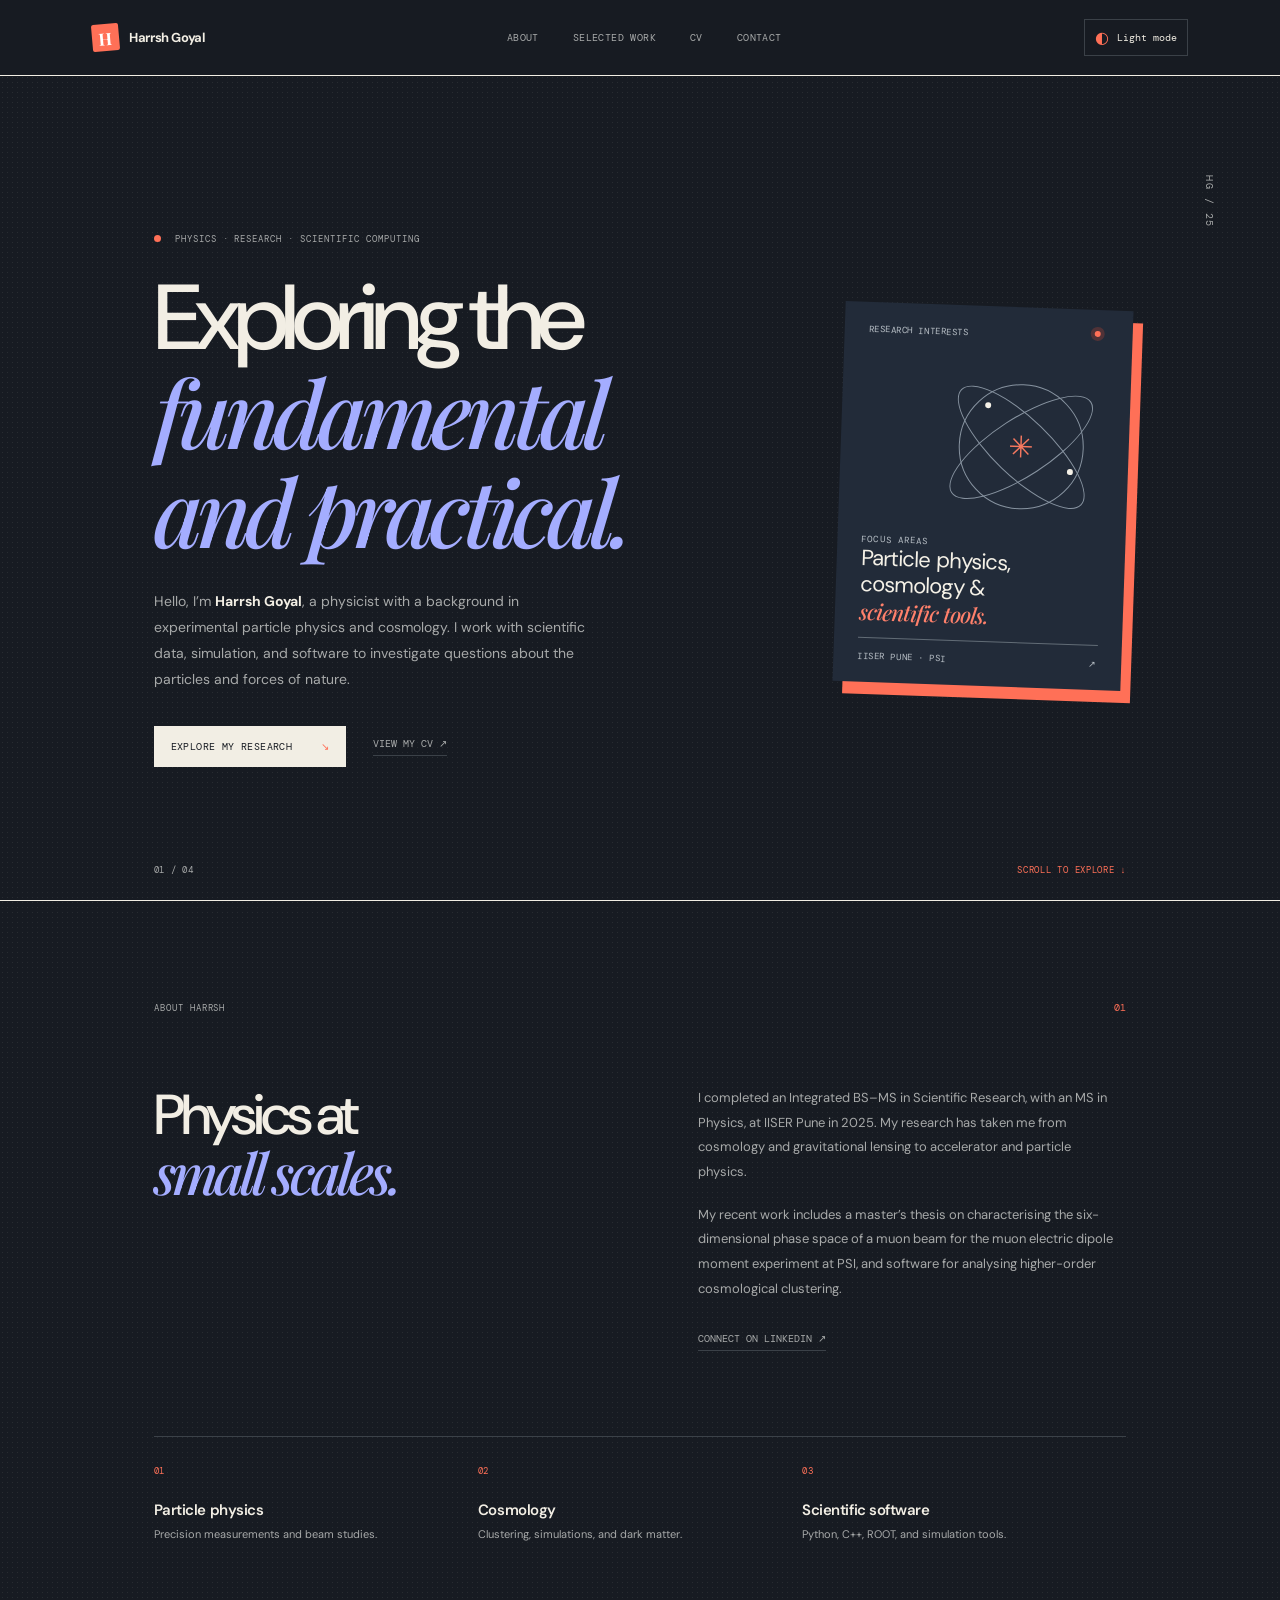
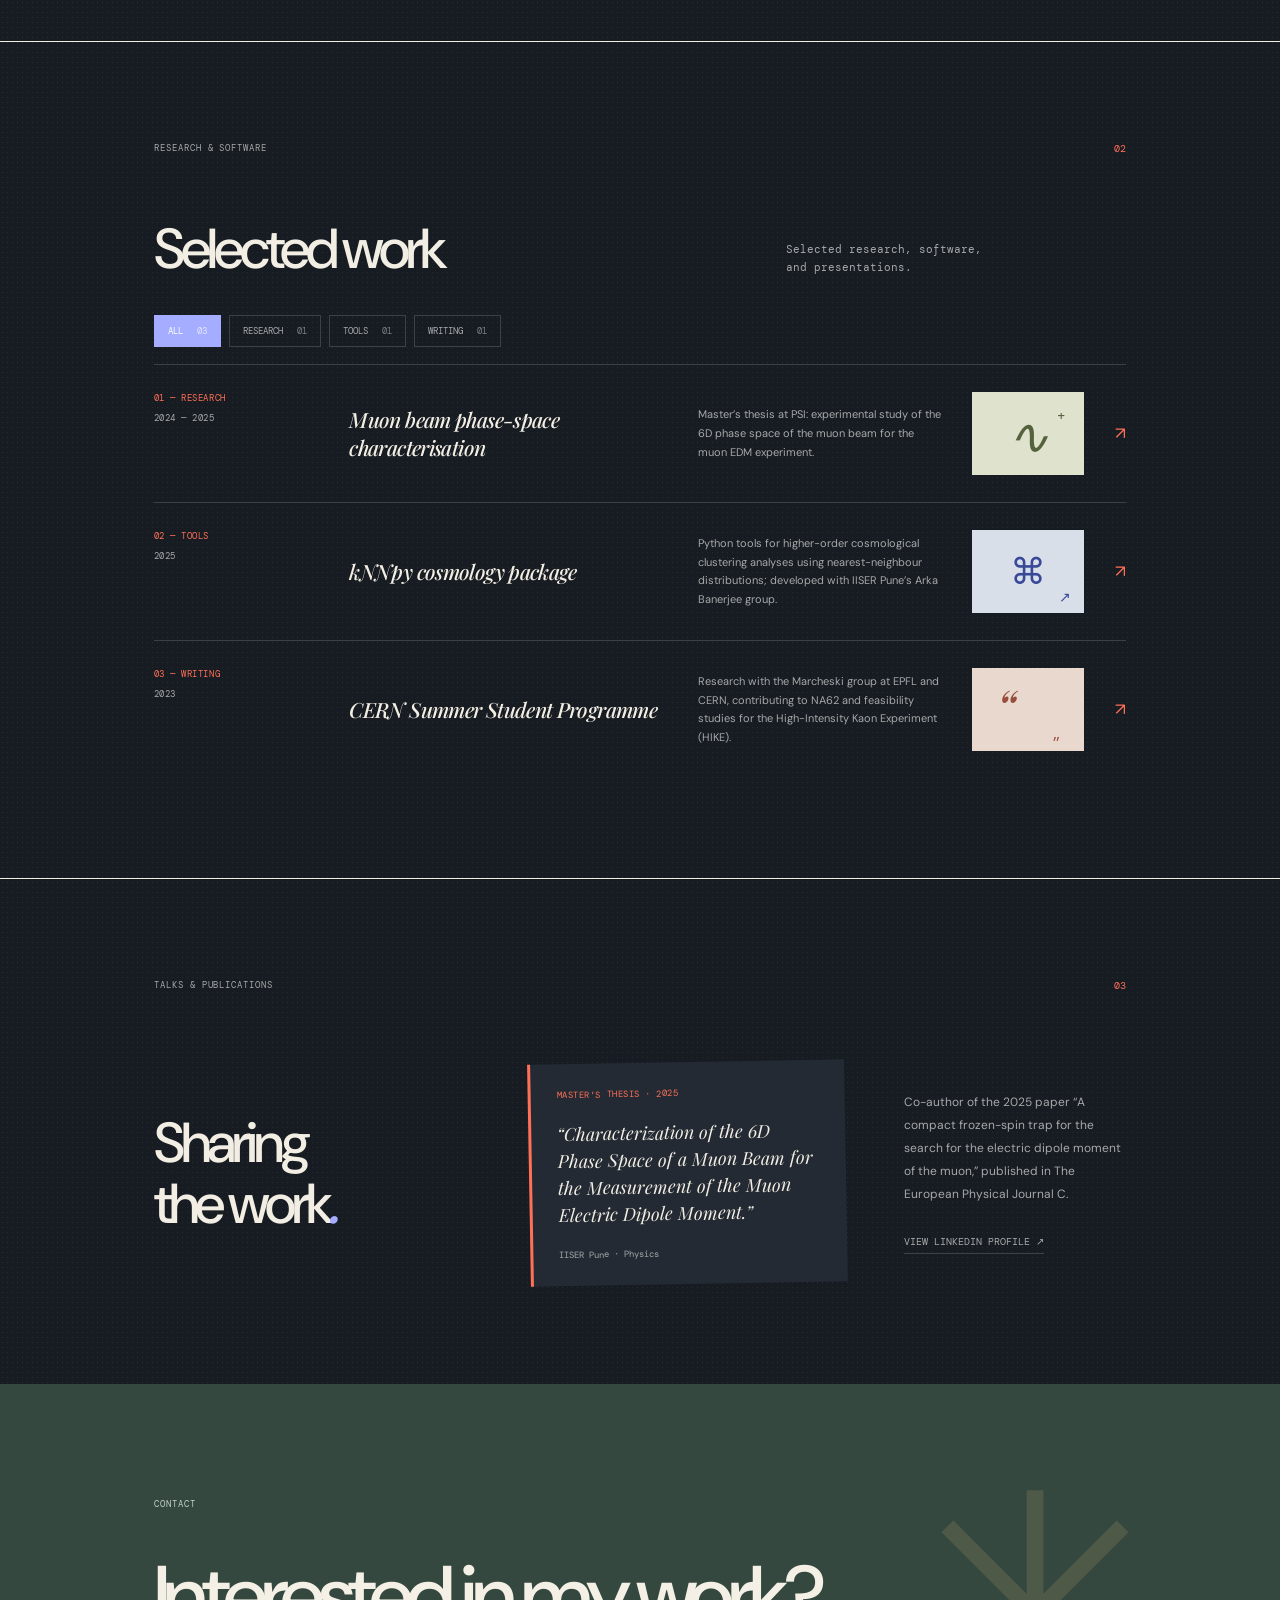
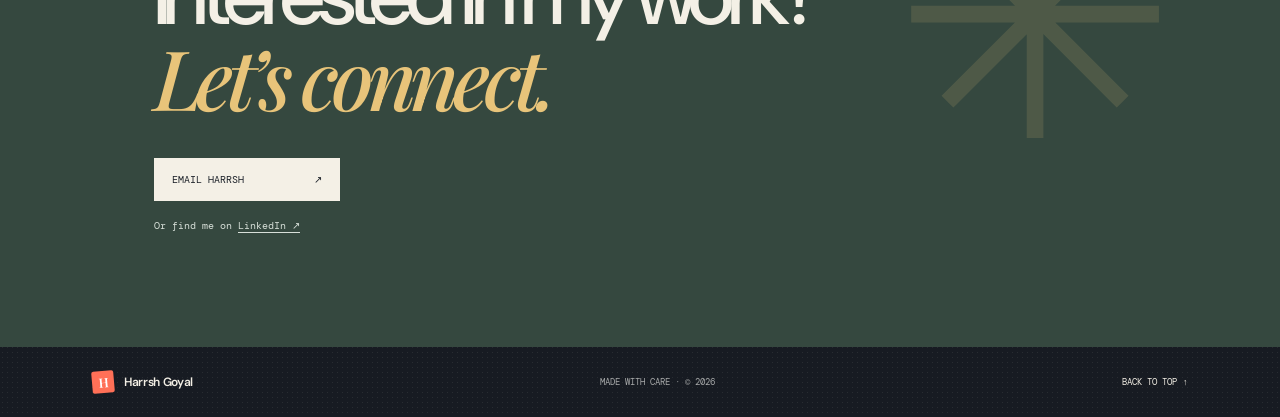
==== index.html @ 31a4b11d "Prepare personal site for GitHub Pages" ====
<!doctype html>
<html lang="en">
<head>
  <meta charset="utf-8">
  <meta name="viewport" content="width=device-width, initial-scale=1">
  <meta name="theme-color" content="#171b22">
  <meta name="description" content="Harrsh Goyal is a physicist working in experimental particle physics and scientific computing.">
  <title>Harrsh Goyal — Physicist</title>
  <script>if (localStorage.getItem('personal-site-theme') !== 'light') document.documentElement.classList.add('dark');</script>
  <link rel="stylesheet" href="styles.css">
  <script src="script.js" defer></script>
</head>
<body>
  <a class="skip-link" href="#main">Skip to content</a>
  <header class="topbar">
    <a class="wordmark" href="#home" aria-label="Harrsh Goyal, home"><span class="mark">H</span><span>Harrsh Goyal</span></a>
    <nav aria-label="Main navigation">
      <a href="#about">About</a><a href="#work">Selected work</a><a href="cv.html">CV</a><a href="#contact">Contact</a>
    </nav>
    <button class="theme-toggle" type="button" aria-label="Switch to dark theme" title="Toggle color theme"><span aria-hidden="true">◐</span><span class="theme-label">Dark mode</span></button>
  </header>

  <main id="main">
    <section class="hero" id="home">
      <div class="hero-copy">
        <p class="eyebrow"><span class="status-dot"></span> PHYSICS · RESEARCH · SCIENTIFIC COMPUTING</p>
        <h1>Exploring the<br><span class="muted">fundamental and practical.</span></h1>
        <p class="intro">Hello, I’m <strong>Harrsh Goyal</strong>, a physicist with a background in experimental particle physics and cosmology. I work with scientific data, simulation, and software to investigate questions about the particles and forces of nature.</p>
        <div class="hero-actions"><a class="button button-dark" href="#work">Explore my research <span aria-hidden="true">↘</span></a><a class="text-link" href="cv.html">View my CV <span aria-hidden="true">↗</span></a></div>
      </div>
      <aside class="hero-card" aria-label="A little about me">
        <div class="card-top"><span>RESEARCH INTERESTS</span><span class="pulse"></span></div>
        <div class="orbit" aria-hidden="true"><span class="orbit-core">✳</span><i></i><b></b></div>
        <p class="card-label">FOCUS AREAS</p><p class="card-topic">Particle physics,<br>cosmology &amp;<br><em>scientific tools.</em></p>
        <div class="card-foot"><span>IISER Pune · PSI</span><span>↗</span></div>
      </aside>
      <div class="hero-index"><span>01 / 04</span><span>SCROLL TO EXPLORE ↓</span></div>
    </section>

    <section class="section about" id="about">
      <div class="section-heading"><p class="eyebrow">ABOUT HARRSH</p><span class="section-number">01</span></div>
      <div class="about-grid"><h2>Physics at<br><span class="serif">small scales.</span></h2><div class="about-text"><p>I completed an Integrated BS–MS in Scientific Research, with an MS in Physics, at IISER Pune in 2025. My research has taken me from cosmology and gravitational lensing to accelerator and particle physics.</p><p>My recent work includes a master’s thesis on characterising the six-dimensional phase space of a muon beam for the muon electric dipole moment experiment at PSI, and software for analysing higher-order cosmological clustering.</p><a class="text-link" href="https://www.linkedin.com/in/harrsh-goyal-45a139202/" target="_blank" rel="noopener noreferrer">Connect on LinkedIn <span aria-hidden="true">↗</span></a></div></div>
      <div class="principles"><div><span>01</span><strong>Particle physics</strong><p>Precision measurements and beam studies.</p></div><div><span>02</span><strong>Cosmology</strong><p>Clustering, simulations, and dark matter.</p></div><div><span>03</span><strong>Scientific software</strong><p>Python, C++, ROOT, and simulation tools.</p></div></div>
    </section>

    <section class="section work" id="work">
      <div class="section-heading"><p class="eyebrow">RESEARCH &amp; SOFTWARE</p><span class="section-number">02</span></div>
      <div class="work-title"><h2>Selected work</h2><p>Selected research, software,<br>and presentations.</p></div>
      <div class="filters" role="group" aria-label="Filter projects"><button class="filter active" data-filter="all" aria-pressed="true">All <span>03</span></button><button class="filter" data-filter="research" aria-pressed="false">Research <span>01</span></button><button class="filter" data-filter="tools" aria-pressed="false">Tools <span>01</span></button><button class="filter" data-filter="writing" aria-pressed="false">Writing <span>01</span></button></div>
      <div class="project-list">
        <article class="project" data-category="research"><div class="project-meta"><span>01 — RESEARCH</span><span>2024 — 2025</span></div><div class="project-main"><h3>Muon beam phase-space characterisation</h3><p>Master’s thesis at PSI: experimental study of the 6D phase space of the muon beam for the muon EDM experiment.</p><span class="project-art art-one" aria-hidden="true"><i>∿</i><b>+</b></span></div><a class="project-link" href="#contact" aria-label="Ask me about Muon beam phase-space characterisation">↗</a></article>
        <article class="project" data-category="tools"><div class="project-meta"><span>02 — TOOLS</span><span>2025</span></div><div class="project-main"><h3>kNNpy cosmology package</h3><p>Python tools for higher-order cosmological clustering analyses using nearest-neighbour distributions; developed with IISER Pune’s Arka Banerjee group.</p><span class="project-art art-two" aria-hidden="true"><i>⌘</i><b>↗</b></span></div><a class="project-link" href="#contact" aria-label="Ask me about kNNpy cosmology package">↗</a></article>
        <article class="project" data-category="writing"><div class="project-meta"><span>03 — WRITING</span><span>2023</span></div><div class="project-main"><h3>CERN Summer Student Programme</h3><p>Research with the Marcheski group at EPFL and CERN, contributing to NA62 and feasibility studies for the High-Intensity Kaon Experiment (HIKE).</p><span class="project-art art-three" aria-hidden="true"><i>“</i><b>”</b></span></div><a class="project-link" href="#contact" aria-label="Ask me about CERN Summer Student Programme">↗</a></article>
      </div>
      <p class="filter-empty" hidden>No projects in this category yet.</p>
    </section>

    <section class="section notes" id="notes">
      <div class="section-heading"><p class="eyebrow">TALKS &amp; PUBLICATIONS</p><span class="section-number">03</span></div>
      <div class="notes-row"><h2>Sharing<br>the work<span class="serif">.</span></h2><div class="note-card"><span class="note-date">MASTER’S THESIS · 2025</span><p>“Characterization of the 6D Phase Space of a Muon Beam for the Measurement of the Muon Electric Dipole Moment.”</p><span class="note-sign">IISER Pune · Physics</span></div><div class="notes-aside"><p>Co-author of the 2025 paper “A compact frozen-spin trap for the search for the electric dipole moment of the muon,” published in The European Physical Journal C.</p><a class="text-link" href="https://www.linkedin.com/in/harrsh-goyal-45a139202/" target="_blank" rel="noopener noreferrer">View LinkedIn profile <span aria-hidden="true">↗</span></a></div></div>
    </section>

    <section class="contact" id="contact"><div class="contact-inner"><p class="eyebrow">CONTACT</p><h2>Interested in my work?<br><span class="serif">Let’s connect.</span></h2><a class="contact-button" href="mailto:harrsh.goyal@tum.de">Email Harrsh <span aria-hidden="true">↗</span></a><p class="contact-note">Or find me on <a href="https://www.linkedin.com/in/harrsh-goyal-45a139202/" target="_blank" rel="noopener noreferrer">LinkedIn ↗</a></p></div><span class="contact-decoration" aria-hidden="true">✳</span></section>
  </main>

  <footer><a class="wordmark" href="#home"><span class="mark">H</span><span>Harrsh Goyal</span></a><span>Made with care · © <span id="year"></span></span><a href="#home">Back to top ↑</a></footer>
</body>
</html>
---- styles.css ----
@import url('https://fonts.googleapis.com/css2?family=DM+Mono:wght@400;500&family=DM+Sans:wght@400;500;600;700&family=Playfair+Display:ital,wght@0,500;0,600;1,500;1,600&display=swap');
:root{--paper:#f4f0e6;--ink:#1b2028;--sub:#666b70;--line:#c8c4b9;--accent:#d74a32;--card:#e8e2d4;--blue:#3449d2;--serif:'Playfair Display',Georgia,serif;--sans:'DM Sans',Arial,sans-serif;--mono:'DM Mono',monospace;color-scheme:light}
:root.dark{--paper:#171b22;--ink:#f2eee4;--sub:#a7a9a9;--line:#3b4148;--accent:#ff7057;--card:#232a33;--blue:#a4adff;color-scheme:dark}
*{box-sizing:border-box}html{scroll-behavior:smooth;scroll-padding-top:84px}body{margin:0;background-color:var(--paper);background-image:radial-gradient(color-mix(in srgb,var(--ink) 8%,transparent) .65px,transparent .65px);background-size:5px 5px;color:var(--ink);font-family:var(--sans);transition:background-color .25s,color .25s}a{color:inherit;text-decoration:none}.skip-link{position:absolute;left:-999px;top:1rem;background:var(--ink);color:var(--paper);padding:.8rem;z-index:5}.skip-link:focus{left:1rem}.topbar{height:76px;display:flex;align-items:center;justify-content:space-between;padding:0 7.2%;border-bottom:1px solid var(--ink);background:var(--paper)}.wordmark{display:flex;align-items:center;gap:10px;font-size:13px;font-weight:700;letter-spacing:-.03em}.mark{display:grid;place-items:center;width:27px;height:27px;background:var(--accent);color:#fff;border-radius:2px;font-family:var(--serif);font-size:17px;transform:rotate(-5deg)}.topbar nav{display:flex;gap:34px;color:var(--sub);font:10px var(--mono);text-transform:uppercase;letter-spacing:.04em}.topbar nav a{transition:color .2s}.topbar nav a:hover,.text-link:hover{color:var(--accent)}.theme-toggle{display:flex;gap:8px;align-items:center;border:1px solid var(--line);background:transparent;color:var(--ink);font:10px var(--mono);padding:7px 10px;cursor:pointer}.theme-toggle span:first-child{font-size:16px;color:var(--accent)}
.hero{min-height:650px;height:calc(100vh - 76px);max-height:850px;padding:10vh 12% 75px;position:relative;display:grid;grid-template-columns:1.35fr .65fr;align-items:center;gap:9%;overflow:hidden}.hero:before{content:'HG / 25';position:absolute;right:5%;top:12%;font:10px var(--mono);letter-spacing:.15em;color:var(--sub);writing-mode:vertical-rl}.eyebrow{font:9px var(--mono);letter-spacing:.11em;color:var(--sub);text-transform:uppercase}.status-dot,.pulse{display:inline-block;width:7px;height:7px;background:var(--accent);border-radius:50%;margin-right:8px}.hero h1{font-size:clamp(52px,7.2vw,100px);line-height:.99;letter-spacing:-.075em;font-weight:500;margin:28px 0 26px;max-width:760px}.hero h1 .muted{font-family:var(--serif);font-style:italic;font-weight:500;letter-spacing:-.065em;color:var(--blue)}.intro{max-width:445px;color:var(--sub);font-size:14px;line-height:1.85}.intro strong{color:var(--ink)}.editable{color:var(--ink);border-bottom:1px dotted var(--sub)}.hero-actions{display:flex;gap:27px;align-items:center;margin-top:33px}.button{padding:14px 17px;font:10px var(--mono);text-transform:uppercase;letter-spacing:.04em}.button-dark{background:var(--ink);color:var(--paper);transition:background .2s,transform .2s}.button-dark:hover{background:var(--accent);transform:translateY(-2px)}.button span{margin-left:22px;color:var(--accent)}.text-link{font:10px var(--mono);text-transform:uppercase;color:var(--sub);border-bottom:1px solid var(--line);padding-bottom:5px;transition:color .2s}.hero-card{background:#222b39;color:#f4f0e6;height:380px;padding:21px 24px;position:relative;overflow:hidden;transform:rotate(2deg);box-shadow:10px 12px 0 var(--accent);transition:transform .3s}.hero-card:hover{transform:rotate(0deg) translateY(-4px)}.card-top,.card-foot{display:flex;justify-content:space-between;font:9px var(--mono);letter-spacing:.06em;color:#b9c0c7}.pulse{width:6px;height:6px;box-shadow:0 0 0 4px #d74a3240}.orbit{height:125px;width:125px;border:1px solid #8793a0;border-radius:50%;position:absolute;top:77px;right:45px;display:grid;place-items:center}.orbit:before,.orbit:after{content:'';position:absolute;border:1px solid #8793a0;border-radius:50%;transform:rotate(-35deg);width:165px;height:56px}.orbit:after{transform:rotate(42deg)}.orbit-core{font-size:30px;color:#f5785f;z-index:1;animation:spin 18s linear infinite}.orbit i,.orbit b{position:absolute;width:6px;height:6px;border-radius:50%;background:#f4f0e6}.orbit i{top:18px;left:24px}.orbit b{right:9px;bottom:35px}.card-label{position:absolute;top:222px;font:9px var(--mono);color:#b9c0c7;text-transform:uppercase;letter-spacing:.12em}.card-topic{position:absolute;top:243px;margin:0;font-size:22px;line-height:1.2;letter-spacing:-.04em}.card-topic em{font-family:var(--serif);font-weight:500;color:#ff806b}.card-foot{position:absolute;bottom:20px;left:24px;right:24px;border-top:1px solid #626c76;padding-top:12px;text-transform:uppercase}.hero-index{position:absolute;bottom:24px;left:12%;right:12%;display:flex;justify-content:space-between;color:var(--sub);font:9px var(--mono);letter-spacing:.08em}.hero-index span:last-child{color:var(--accent)}
.section{padding:100px 12%;border-top:1px solid var(--ink);position:relative}.section-heading{display:flex;justify-content:space-between;align-items:center}.section-heading .eyebrow{margin:0}.section-number{font:10px var(--mono);color:var(--accent)}.about-grid{display:grid;grid-template-columns:1fr 1fr;gap:12%;margin:72px 0 85px}.about h2,.work h2,.notes h2{font-size:clamp(38px,4.4vw,62px);letter-spacing:-.07em;line-height:1.02;font-weight:500;margin:0}.serif{font-family:var(--serif);font-style:italic;font-weight:500;color:var(--blue)}.about-text{max-width:420px}.about-text p,.notes-aside p{font-size:13px;line-height:1.9;color:var(--sub);margin:0 0 18px}.about-text .text-link{display:inline-block;margin-top:12px}.principles{border-top:1px solid var(--line);display:grid;grid-template-columns:repeat(3,1fr)}.principles>div{padding:21px 15px 0 0;position:relative}.principles span,.project-meta,.note-date{font:9px var(--mono);color:var(--accent);letter-spacing:.06em}.principles strong{display:block;font-size:15px;font-weight:600;margin:21px 0 7px;letter-spacing:-.03em}.principles p{margin:0;color:var(--sub);font-size:11px}
.work-title{display:flex;justify-content:space-between;align-items:end;margin:65px 0 38px}.work-title p{font:11px/1.7 var(--mono);color:var(--sub);margin:0;width:35%}.filters{display:flex;gap:8px;margin-bottom:17px}.filter{border:1px solid var(--line);border-radius:0;background:transparent;color:var(--sub);padding:9px 13px;font:9px var(--mono);text-transform:uppercase;cursor:pointer;transition:.2s}.filter span{font:9px var(--mono);margin-left:9px;opacity:.7}.filter.active,.filter:hover{background:var(--blue);border-color:var(--blue);color:#fff}.project{display:grid;grid-template-columns:1fr 4fr 30px;gap:12px;padding:27px 0;border-top:1px solid var(--line);transition:padding .2s}.project:hover{padding-left:8px}.project-meta{display:flex;flex-direction:column;gap:8px}.project-meta span+span{color:var(--sub)}.project-main{display:grid;grid-template-columns:1.3fr 1fr 112px;gap:25px;align-items:center}.project-main h3{font-family:var(--serif);font-weight:500;font-style:italic;font-size:21px;letter-spacing:-.03em;margin:0}.project-main p{font-size:11px;line-height:1.7;color:var(--sub);margin:0;max-width:245px}.project-art{height:83px;display:grid;place-items:center;position:relative;overflow:hidden;filter:saturate(.85)}.project-art i{font:italic 50px var(--serif)}.project-art b{position:absolute;font:14px var(--mono)}.art-one{background:#dfe2c9;color:#526337}.art-one b{right:19px;top:15px}.art-two{background:#d8dfeb;color:#3449a4}.art-two i{font:36px var(--mono)}.art-two b{right:13px;bottom:7px}.art-three{background:#ecd7cb;color:#a04a35}.art-three i{position:absolute;top:5px;left:24px}.art-three b{position:absolute;right:24px;bottom:0}.project-link{align-self:center;justify-self:end;color:var(--accent);font-size:17px;transition:transform .2s}.project-link:hover{transform:translate(3px,-3px)}.project[hidden]{display:none}.filter-empty{font-size:12px;color:var(--sub)}
.notes-row{display:grid;grid-template-columns:1fr 1fr .7fr;gap:6%;align-items:center;margin-top:70px}.note-card{background:var(--card);padding:25px 26px;min-height:205px;display:flex;flex-direction:column;justify-content:space-between;border-left:3px solid var(--accent);transform:rotate(-1deg)}.note-card p{font:italic 18px/1.5 var(--serif);margin:20px 0}.note-sign{font:9px var(--mono);color:var(--sub)}.notes-aside p{font-size:12px}.notes-aside .text-link{display:inline-block;margin-top:12px}.contact{padding:105px 12%;background:#35483f;color:#f4f0e6;position:relative;overflow:hidden}.contact-inner{position:relative;z-index:1}.contact .eyebrow{color:#c4d2c8}.contact h2{font-size:clamp(44px,6.5vw,86px);line-height:.98;letter-spacing:-.075em;font-weight:500;margin:45px 0 34px}.contact h2 .serif{color:#e8c47a}.contact-button{display:inline-flex;gap:70px;background:#f4f0e6;color:#1b2028;padding:15px 18px;font:10px var(--mono);text-transform:uppercase;transition:transform .2s}.contact-button:hover{transform:translateY(-3px)}.contact-note{font:10px var(--mono);color:#d8e0d9;margin-top:18px}.contact-note a{border-bottom:1px solid #d8e0d9}.contact-decoration{position:absolute;font-size:340px;right:8%;top:3%;opacity:.14;color:#e8c47a;animation:slowspin 40s linear infinite}footer{padding:24px 7.2%;display:flex;align-items:center;justify-content:space-between;color:var(--sub);font:9px var(--mono);text-transform:uppercase}footer .wordmark{color:var(--ink);font:600 12px var(--sans);text-transform:none}footer .mark{width:22px;height:22px;font-size:13px}footer>a:last-child{color:var(--ink)}
@keyframes spin{to{transform:rotate(360deg)}}@keyframes slowspin{to{transform:rotate(360deg)}}
@media(max-width:800px){.topbar{padding:0 5%;height:66px}.topbar nav{gap:15px}.topbar nav a{font-size:9px}.theme-label{display:none}.hero{height:auto;min-height:0;padding:90px 8% 75px;grid-template-columns:1fr;gap:45px}.hero h1{font-size:clamp(50px,10vw,76px)}.hero-card{width:min(100%,380px);height:330px;margin-left:8px}.hero-index{left:8%;right:8%}.section{padding:75px 8%}.about-grid{gap:6%;margin:55px 0}.project{grid-template-columns:1fr 4fr 20px}.project-main{grid-template-columns:1fr 1fr 80px;gap:12px}.project-main h3{font-size:18px}.project-art{height:70px}.notes-row{grid-template-columns:1fr 1fr}.notes-aside{grid-column:2}.contact{padding:80px 8%}}
@media(max-width:520px){.topbar nav{gap:8px}.topbar nav a{font-size:8px}.wordmark{font-size:12px}.hero{padding-top:70px}.hero h1{font-size:48px}.hero-card{height:320px}.about-grid{grid-template-columns:1fr;gap:25px}.principles{grid-template-columns:1fr;gap:15px}.principles>div{padding-top:15px}.principles strong{margin:10px 0 5px}.work-title{align-items:start;gap:20px;flex-direction:column}.work-title p{width:auto}.filters{flex-wrap:wrap}.project{grid-template-columns:1fr 25px;row-gap:15px}.project-meta{grid-column:1/-1;flex-direction:row;justify-content:space-between}.project-main{grid-template-columns:1fr 75px}.project-main p{grid-row:2}.project-art{grid-column:2;grid-row:1/3}.notes-row{grid-template-columns:1fr;gap:25px}.notes-aside{grid-column:auto}.notes h2 br{display:none}.contact-decoration{right:-15%;font-size:250px}footer{padding:20px 5%;gap:10px}footer>span{font-size:8px}}
@media(prefers-reduced-motion:reduce){html{scroll-behavior:auto}*,*:before,*:after{animation:none!important;transition:none!important}}

.cv-main{max-width:1080px;margin:0 auto;padding:76px 8% 100px}.cv-heading{display:flex;justify-content:space-between;align-items:end;gap:30px;padding-bottom:32px;border-bottom:1px solid var(--ink)}.cv-heading h1{font-size:clamp(54px,9vw,108px);line-height:.9;letter-spacing:-.08em;font-weight:500;margin:30px 0 18px}.cv-heading h1 span{font-family:var(--serif);font-style:italic;color:var(--blue)}.cv-lede{color:var(--sub);font-size:14px;line-height:1.7;max-width:480px}.cv-back,.cv-inline-link{font:10px var(--mono);text-transform:uppercase;color:var(--accent)}.cv-back{white-space:nowrap;margin-bottom:8px}.cv-contact{display:flex;flex-wrap:wrap;gap:12px 26px;padding:18px 0;border-bottom:1px solid var(--line);font:10px var(--mono);color:var(--sub)}.cv-contact a{color:var(--ink);border-bottom:1px solid var(--accent)}.cv-section{display:grid;grid-template-columns:190px 1fr;gap:40px;padding:38px 0;border-bottom:1px solid var(--line)}.cv-label{display:flex;gap:12px;align-items:baseline}.cv-label span{font:10px var(--mono);color:var(--accent)}.cv-label h2{font-size:18px;font-weight:500;letter-spacing:-.04em;margin:0}.cv-items{display:grid;gap:28px}.cv-item{padding-left:20px;border-left:1px solid var(--line)}.cv-item-head{display:flex;justify-content:space-between;align-items:baseline;gap:18px}.cv-item h3{font-family:var(--serif);font-weight:500;font-style:italic;font-size:20px;line-height:1.3;margin:0}.cv-item time{white-space:nowrap;color:var(--accent);font:9px var(--mono)}.cv-place{color:var(--sub);font-size:11px;line-height:1.65;margin:7px 0}.cv-item>p:not(.cv-place):not(.cv-tags):not(.cv-publication){font-size:12px;line-height:1.8;max-width:680px;margin:9px 0}.cv-tags{font:9px/1.7 var(--mono);color:var(--sub);margin:10px 0}.cv-inline-link{display:inline-block;margin-top:3px}.cv-publication{font-size:12px;line-height:1.85;margin:0;max-width:690px}.cv-talks .cv-item h3{font-size:17px}.cv-bottom{border-bottom:0}.cv-more{display:grid;grid-template-columns:1fr 1fr;gap:26px 40px}.cv-more h3{font:10px var(--mono);text-transform:uppercase;color:var(--accent);margin:0 0 9px}.cv-more p{font-size:11px;line-height:1.8;color:var(--sub);margin:0}.cv-footnote{margin:0;border-top:1px solid var(--line);padding-top:18px;font:9px var(--mono);color:var(--sub)}
@media(max-width:700px){.cv-main{padding:55px 7% 70px}.cv-heading{align-items:start;flex-direction:column}.cv-heading h1{font-size:64px}.cv-back{margin:0}.cv-section{grid-template-columns:1fr;gap:22px}.cv-label{border-bottom:1px solid var(--line);padding-bottom:12px}.cv-item-head{align-items:start;flex-direction:column;gap:5px}.cv-more{grid-template-columns:1fr}.cv-contact{gap:12px 18px}}
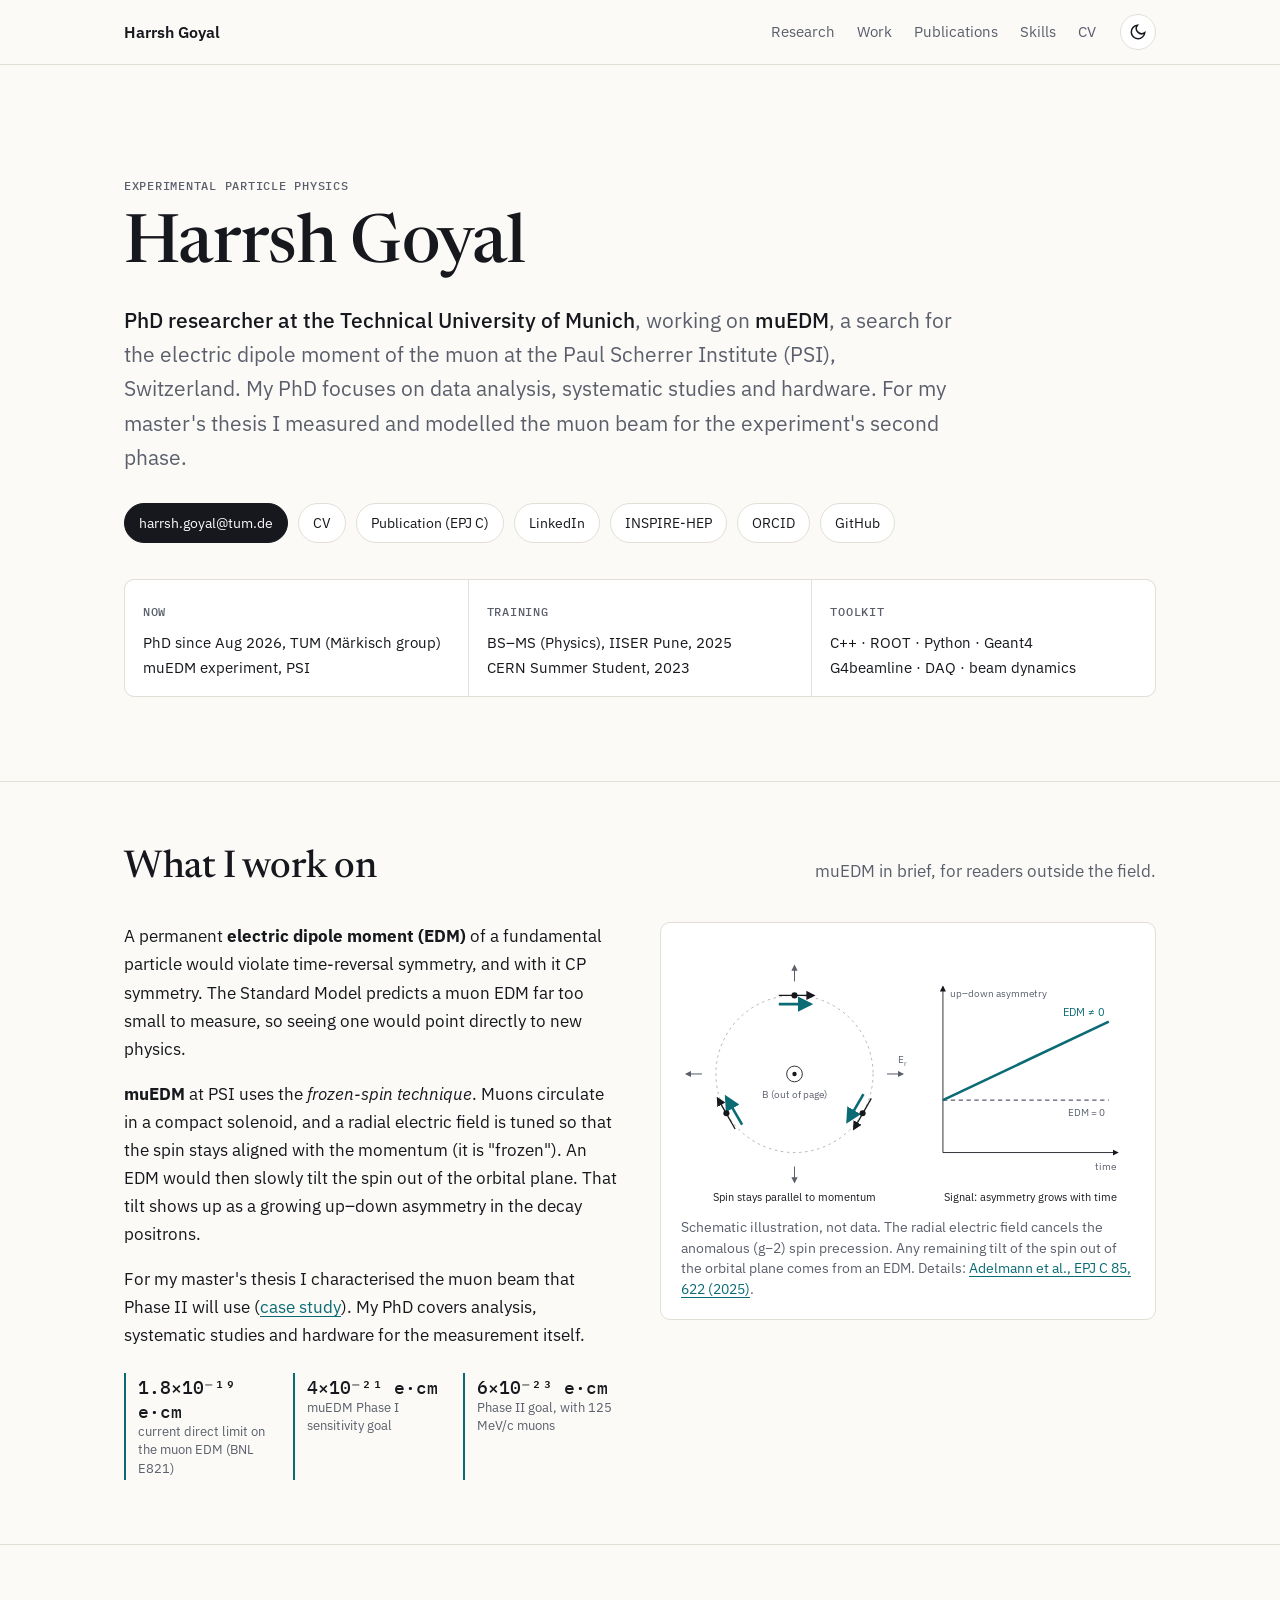
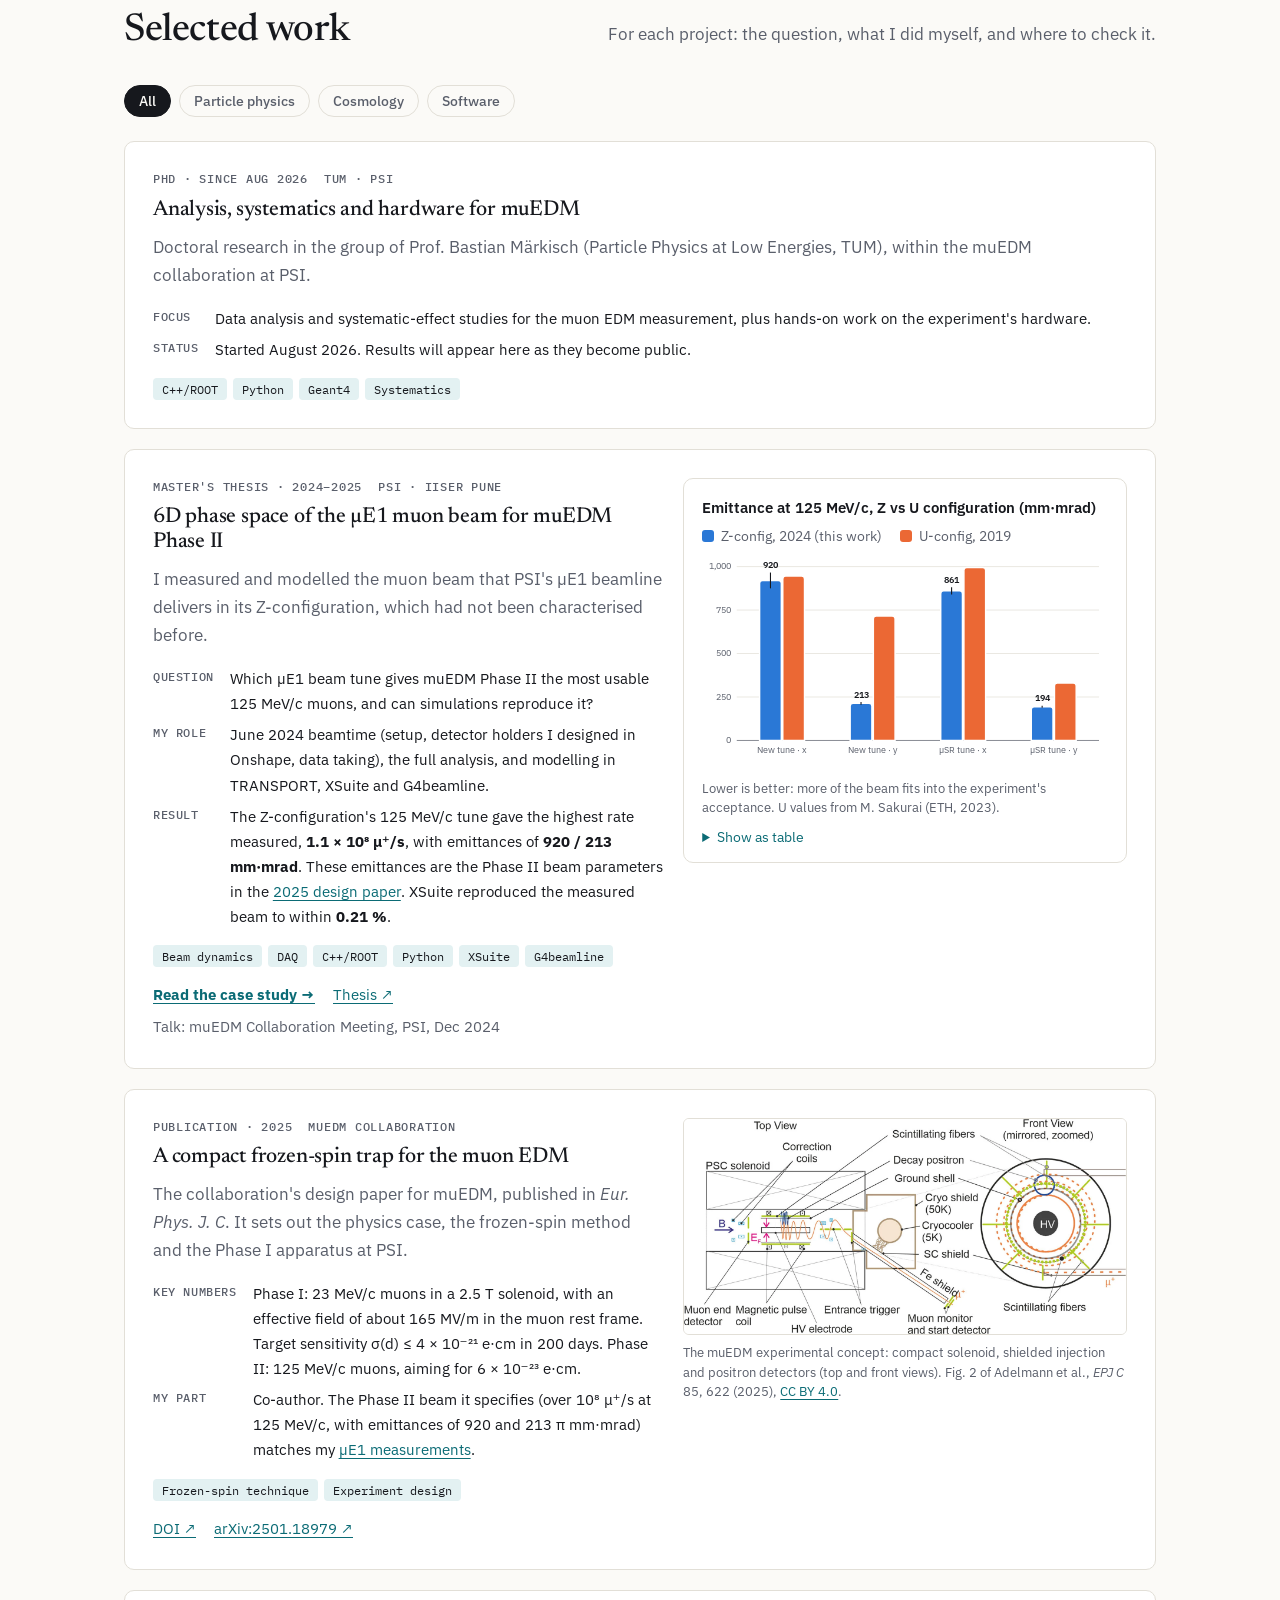
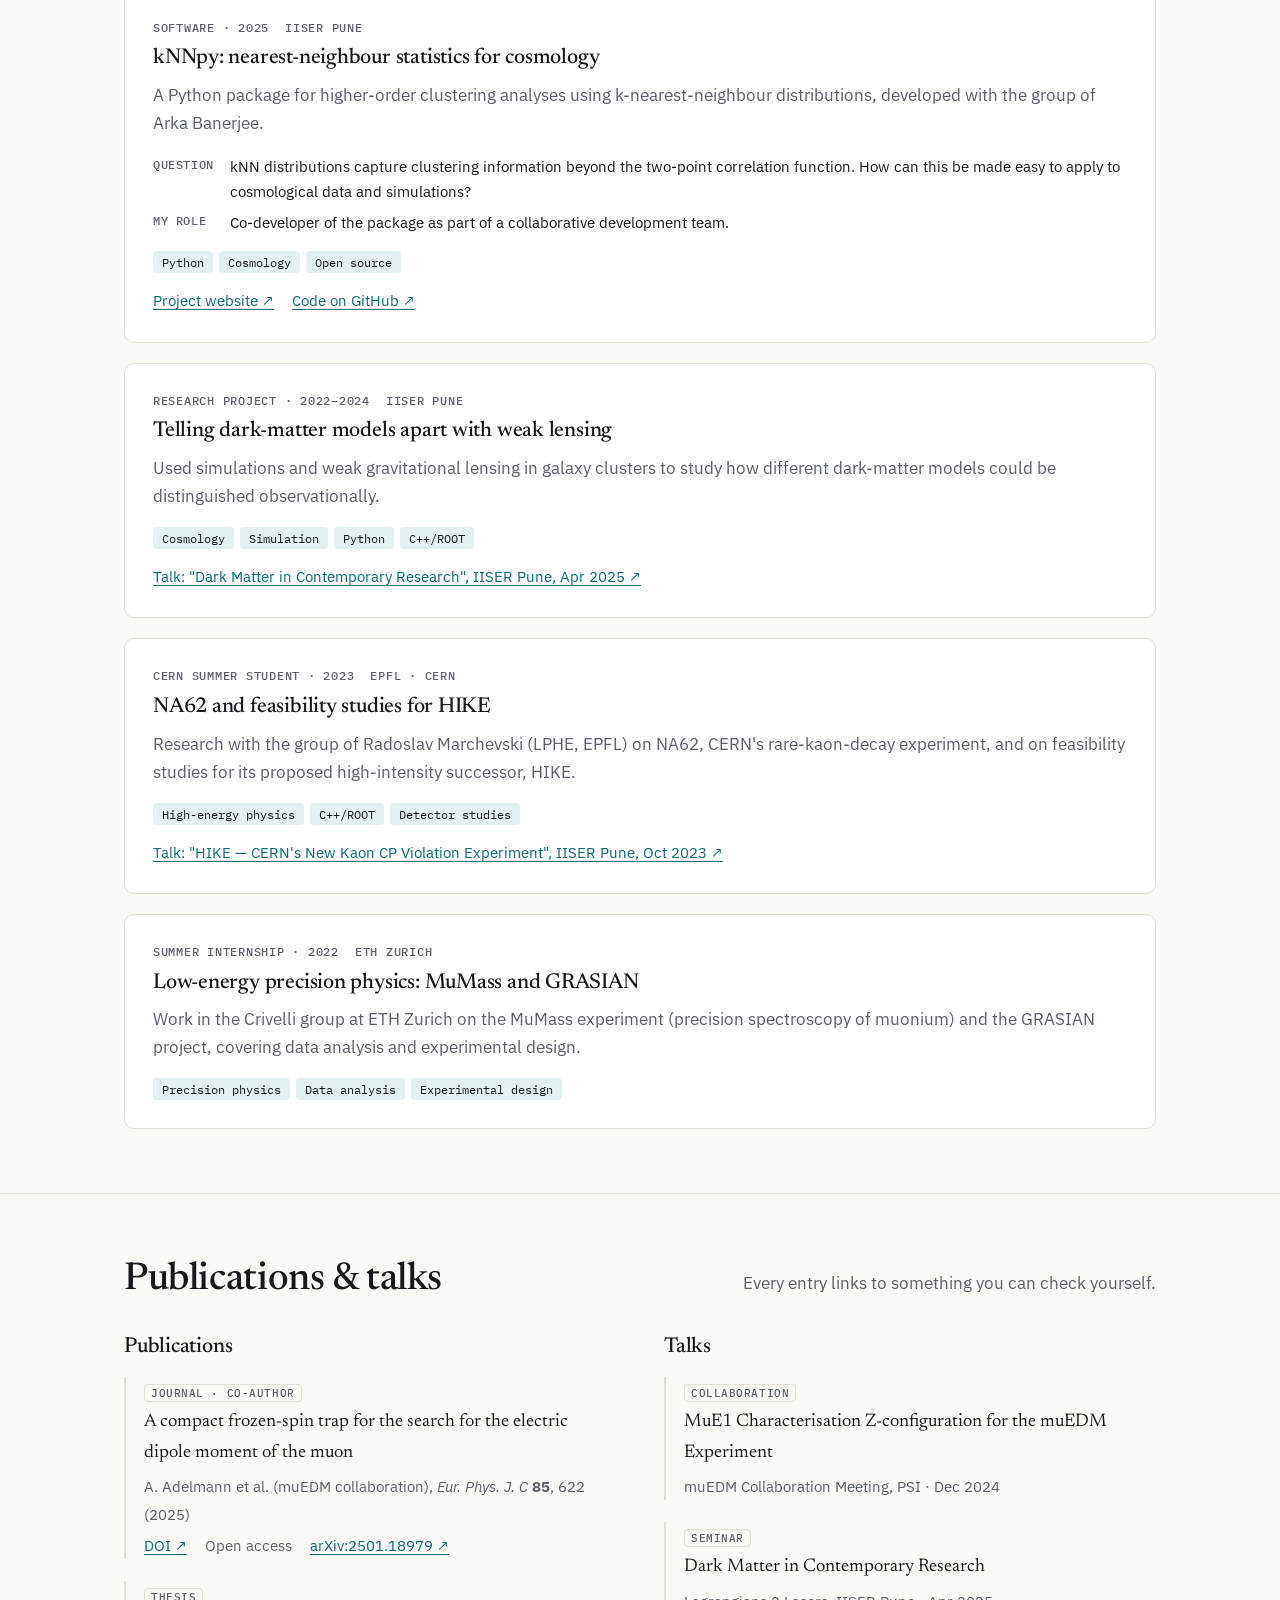
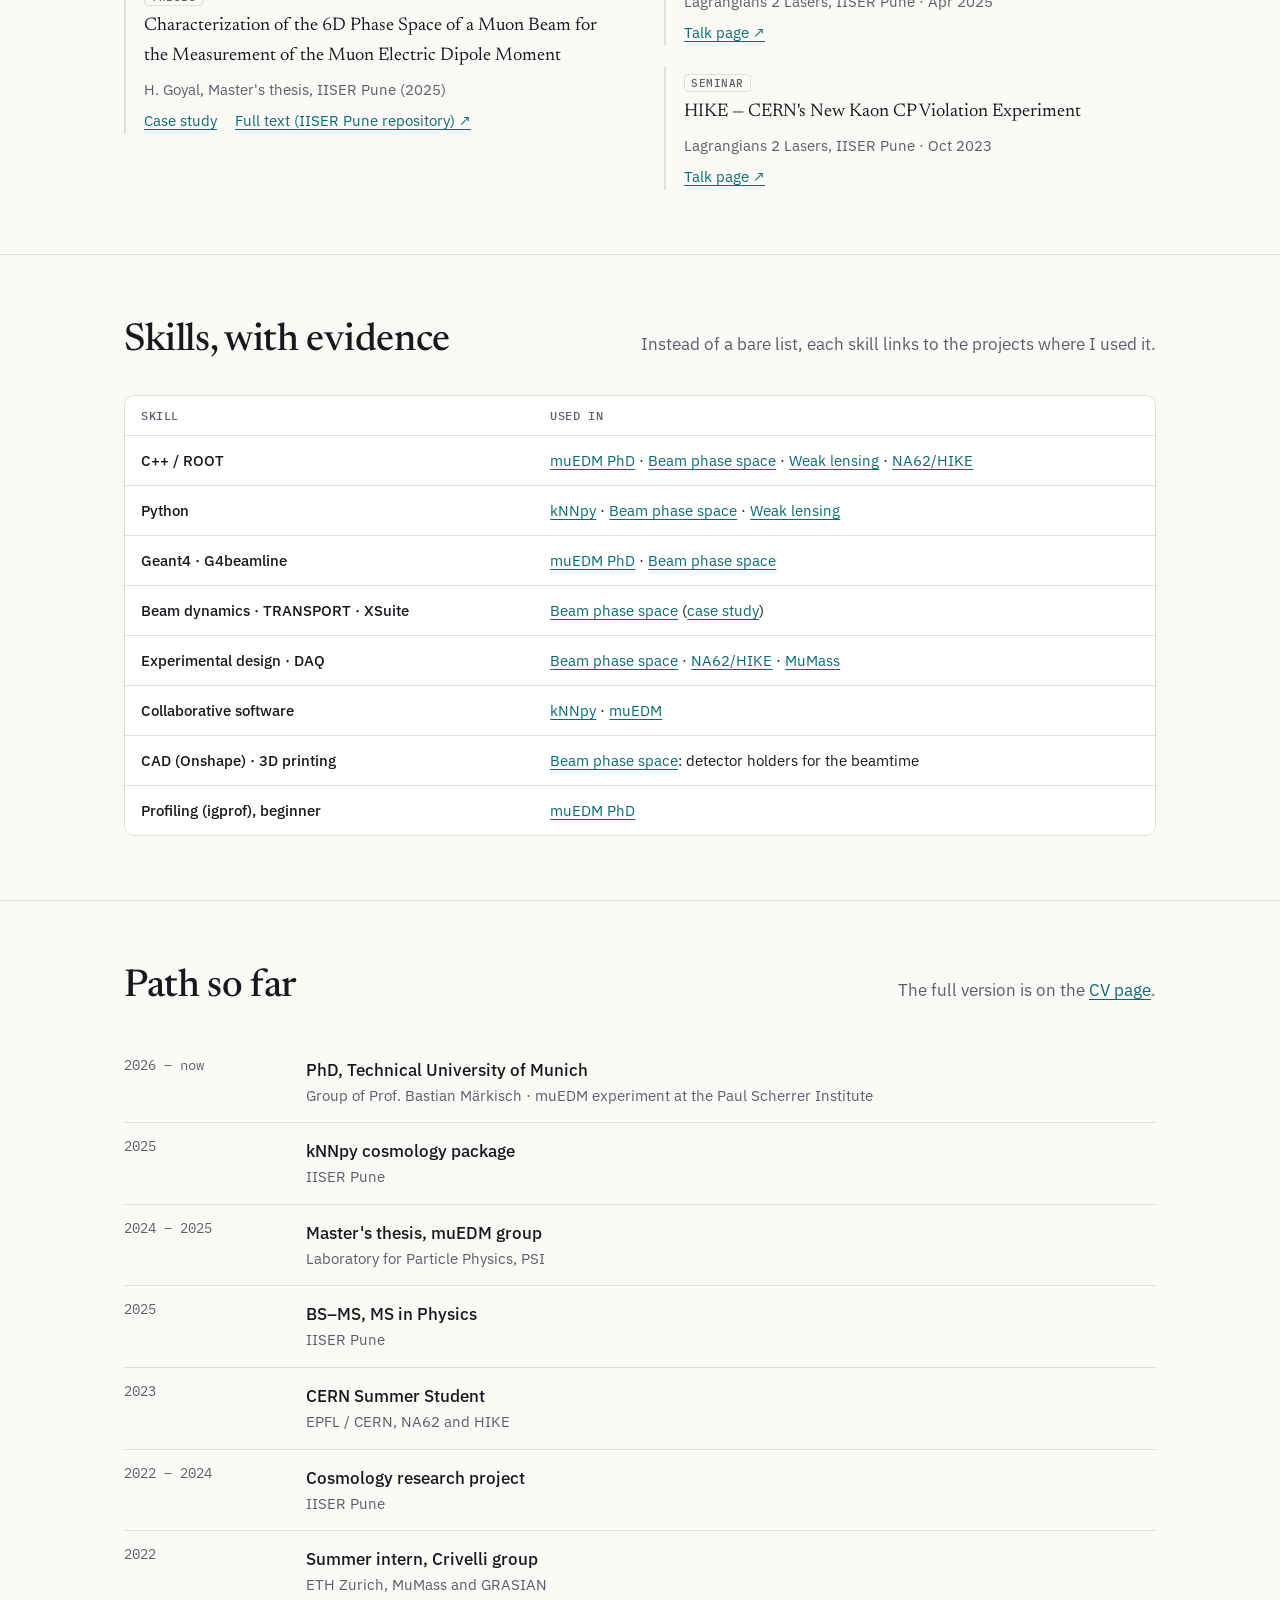
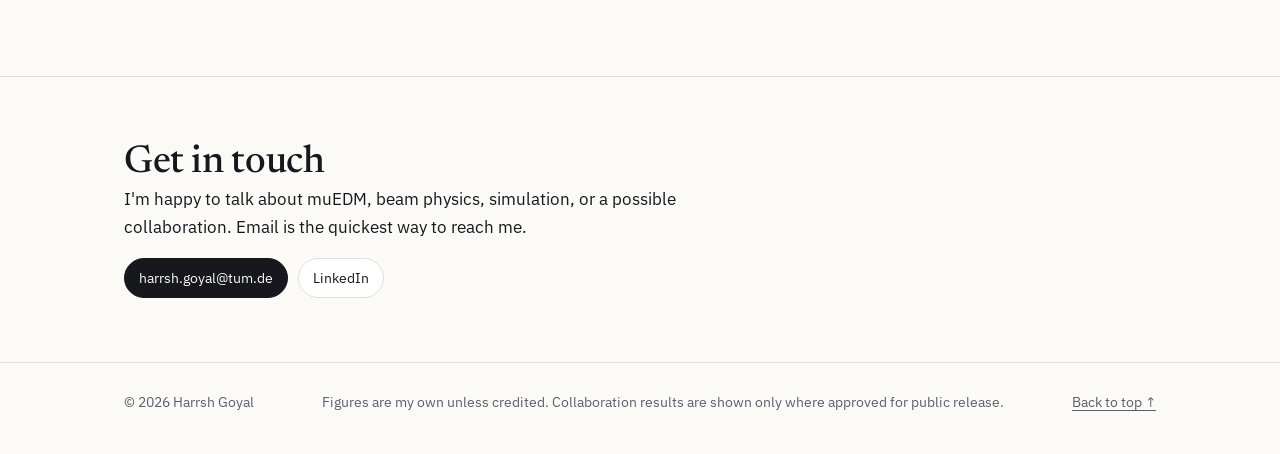
==== commit a4ccffc2: "Redesign site around verifiable research evidence - Rebuild home page: current PhD (TUM, Märkisch gr" ====
--- a/index.html
+++ b/index.html
@@ -3,66 +3,407 @@
 <head>
   <meta charset="utf-8">
   <meta name="viewport" content="width=device-width, initial-scale=1">
-  <meta name="theme-color" content="#171b22">
-  <meta name="description" content="Harrsh Goyal is a physicist working in experimental particle physics and scientific computing.">
-  <title>Harrsh Goyal — Physicist</title>
-  <script>if (localStorage.getItem('personal-site-theme') !== 'light') document.documentElement.classList.add('dark');</script>
+  <title>Harrsh Goyal — Experimental particle physics</title>
+  <meta name="description" content="Harrsh Goyal, PhD researcher at the Technical University of Munich (group of Prof. Bastian Märkisch) working on muEDM, the search for the muon electric dipole moment at the Paul Scherrer Institute.">
+  <meta name="author" content="Harrsh Goyal">
+  <meta property="og:title" content="Harrsh Goyal — Experimental particle physics">
+  <meta property="og:description" content="PhD researcher (TUM) on muEDM, the search for the muon electric dipole moment at PSI. Research, results, publications and talks.">
+  <meta property="og:type" content="website">
+  <link rel="icon" href="assets/favicon.svg" type="image/svg+xml">
+  <script>try{document.documentElement.dataset.theme=localStorage.getItem('theme')||(matchMedia('(prefers-color-scheme: dark)').matches?'dark':'light')}catch(e){}</script>
   <link rel="stylesheet" href="styles.css">
   <script src="script.js" defer></script>
+  <script src="charts.js" defer></script>
+  <script type="application/ld+json">
+  {"@context":"https://schema.org","@type":"Person","name":"Harrsh Goyal","jobTitle":"Doctoral researcher, experimental particle physics",
+   "affiliation":[{"@type":"CollegeOrUniversity","name":"Technical University of Munich"},{"@type":"ResearchOrganization","name":"Paul Scherrer Institute"}],
+   "alumniOf":{"@type":"CollegeOrUniversity","name":"Indian Institute of Science Education and Research, Pune"},
+   "sameAs":["https://www.linkedin.com/in/harrsh-goyal-45a139202/","https://inspirehep.net/authors/2894680","https://orcid.org/0009-0003-7420-038X","https://github.com/Deciskon"]}
+  </script>
 </head>
 <body>
-  <a class="skip-link" href="#main">Skip to content</a>
-  <header class="topbar">
-    <a class="wordmark" href="#home" aria-label="Harrsh Goyal, home"><span class="mark">H</span><span>Harrsh Goyal</span></a>
-    <nav aria-label="Main navigation">
-      <a href="#about">About</a><a href="#work">Selected work</a><a href="cv.html">CV</a><a href="#contact">Contact</a>
+<a class="skip-link" href="#main">Skip to content</a>
+
+<header class="site-header">
+  <div class="wrap">
+    <a class="brand" href="#top">Harrsh Goyal</a>
+    <nav class="site-nav" aria-label="Main">
+      <a href="#research">Research</a>
+      <a href="#work">Work</a>
+      <a href="#publications">Publications</a>
+      <a href="#skills">Skills</a>
+      <a href="cv.html">CV</a>
     </nav>
-    <button class="theme-toggle" type="button" aria-label="Switch to dark theme" title="Toggle color theme"><span aria-hidden="true">◐</span><span class="theme-label">Dark mode</span></button>
-  </header>
-
-  <main id="main">
-    <section class="hero" id="home">
-      <div class="hero-copy">
-        <p class="eyebrow"><span class="status-dot"></span> PHYSICS · RESEARCH · SCIENTIFIC COMPUTING</p>
-        <h1>Exploring the<br><span class="muted">fundamental and practical.</span></h1>
-        <p class="intro">Hello, I’m <strong>Harrsh Goyal</strong>, a physicist with a background in experimental particle physics and cosmology. I work with scientific data, simulation, and software to investigate questions about the particles and forces of nature.</p>
-        <div class="hero-actions"><a class="button button-dark" href="#work">Explore my research <span aria-hidden="true">↘</span></a><a class="text-link" href="cv.html">View my CV <span aria-hidden="true">↗</span></a></div>
-      </div>
-      <aside class="hero-card" aria-label="A little about me">
-        <div class="card-top"><span>RESEARCH INTERESTS</span><span class="pulse"></span></div>
-        <div class="orbit" aria-hidden="true"><span class="orbit-core">✳</span><i></i><b></b></div>
-        <p class="card-label">FOCUS AREAS</p><p class="card-topic">Particle physics,<br>cosmology &amp;<br><em>scientific tools.</em></p>
-        <div class="card-foot"><span>IISER Pune · PSI</span><span>↗</span></div>
-      </aside>
-      <div class="hero-index"><span>01 / 04</span><span>SCROLL TO EXPLORE ↓</span></div>
-    </section>
-
-    <section class="section about" id="about">
-      <div class="section-heading"><p class="eyebrow">ABOUT HARRSH</p><span class="section-number">01</span></div>
-      <div class="about-grid"><h2>Physics at<br><span class="serif">small scales.</span></h2><div class="about-text"><p>I completed an Integrated BS–MS in Scientific Research, with an MS in Physics, at IISER Pune in 2025. My research has taken me from cosmology and gravitational lensing to accelerator and particle physics.</p><p>My recent work includes a master’s thesis on characterising the six-dimensional phase space of a muon beam for the muon electric dipole moment experiment at PSI, and software for analysing higher-order cosmological clustering.</p><a class="text-link" href="https://www.linkedin.com/in/harrsh-goyal-45a139202/" target="_blank" rel="noopener noreferrer">Connect on LinkedIn <span aria-hidden="true">↗</span></a></div></div>
-      <div class="principles"><div><span>01</span><strong>Particle physics</strong><p>Precision measurements and beam studies.</p></div><div><span>02</span><strong>Cosmology</strong><p>Clustering, simulations, and dark matter.</p></div><div><span>03</span><strong>Scientific software</strong><p>Python, C++, ROOT, and simulation tools.</p></div></div>
-    </section>
-
-    <section class="section work" id="work">
-      <div class="section-heading"><p class="eyebrow">RESEARCH &amp; SOFTWARE</p><span class="section-number">02</span></div>
-      <div class="work-title"><h2>Selected work</h2><p>Selected research, software,<br>and presentations.</p></div>
-      <div class="filters" role="group" aria-label="Filter projects"><button class="filter active" data-filter="all" aria-pressed="true">All <span>03</span></button><button class="filter" data-filter="research" aria-pressed="false">Research <span>01</span></button><button class="filter" data-filter="tools" aria-pressed="false">Tools <span>01</span></button><button class="filter" data-filter="writing" aria-pressed="false">Writing <span>01</span></button></div>
-      <div class="project-list">
-        <article class="project" data-category="research"><div class="project-meta"><span>01 — RESEARCH</span><span>2024 — 2025</span></div><div class="project-main"><h3>Muon beam phase-space characterisation</h3><p>Master’s thesis at PSI: experimental study of the 6D phase space of the muon beam for the muon EDM experiment.</p><span class="project-art art-one" aria-hidden="true"><i>∿</i><b>+</b></span></div><a class="project-link" href="#contact" aria-label="Ask me about Muon beam phase-space characterisation">↗</a></article>
-        <article class="project" data-category="tools"><div class="project-meta"><span>02 — TOOLS</span><span>2025</span></div><div class="project-main"><h3>kNNpy cosmology package</h3><p>Python tools for higher-order cosmological clustering analyses using nearest-neighbour distributions; developed with IISER Pune’s Arka Banerjee group.</p><span class="project-art art-two" aria-hidden="true"><i>⌘</i><b>↗</b></span></div><a class="project-link" href="#contact" aria-label="Ask me about kNNpy cosmology package">↗</a></article>
-        <article class="project" data-category="writing"><div class="project-meta"><span>03 — WRITING</span><span>2023</span></div><div class="project-main"><h3>CERN Summer Student Programme</h3><p>Research with the Marcheski group at EPFL and CERN, contributing to NA62 and feasibility studies for the High-Intensity Kaon Experiment (HIKE).</p><span class="project-art art-three" aria-hidden="true"><i>“</i><b>”</b></span></div><a class="project-link" href="#contact" aria-label="Ask me about CERN Summer Student Programme">↗</a></article>
-      </div>
-      <p class="filter-empty" hidden>No projects in this category yet.</p>
-    </section>
-
-    <section class="section notes" id="notes">
-      <div class="section-heading"><p class="eyebrow">TALKS &amp; PUBLICATIONS</p><span class="section-number">03</span></div>
-      <div class="notes-row"><h2>Sharing<br>the work<span class="serif">.</span></h2><div class="note-card"><span class="note-date">MASTER’S THESIS · 2025</span><p>“Characterization of the 6D Phase Space of a Muon Beam for the Measurement of the Muon Electric Dipole Moment.”</p><span class="note-sign">IISER Pune · Physics</span></div><div class="notes-aside"><p>Co-author of the 2025 paper “A compact frozen-spin trap for the search for the electric dipole moment of the muon,” published in The European Physical Journal C.</p><a class="text-link" href="https://www.linkedin.com/in/harrsh-goyal-45a139202/" target="_blank" rel="noopener noreferrer">View LinkedIn profile <span aria-hidden="true">↗</span></a></div></div>
-    </section>
-
-    <section class="contact" id="contact"><div class="contact-inner"><p class="eyebrow">CONTACT</p><h2>Interested in my work?<br><span class="serif">Let’s connect.</span></h2><a class="contact-button" href="mailto:harrsh.goyal@tum.de">Email Harrsh <span aria-hidden="true">↗</span></a><p class="contact-note">Or find me on <a href="https://www.linkedin.com/in/harrsh-goyal-45a139202/" target="_blank" rel="noopener noreferrer">LinkedIn ↗</a></p></div><span class="contact-decoration" aria-hidden="true">✳</span></section>
-  </main>
-
-  <footer><a class="wordmark" href="#home"><span class="mark">H</span><span>Harrsh Goyal</span></a><span>Made with care · © <span id="year"></span></span><a href="#home">Back to top ↑</a></footer>
+    <button class="theme-toggle" type="button" aria-label="Toggle colour theme">
+      <svg class="icon-moon" viewBox="0 0 24 24" fill="none" stroke="currentColor" stroke-width="2" aria-hidden="true"><path d="M21 12.8A9 9 0 1 1 11.2 3a7 7 0 0 0 9.8 9.8z"/></svg>
+      <svg class="icon-sun" viewBox="0 0 24 24" fill="none" stroke="currentColor" stroke-width="2" aria-hidden="true"><circle cx="12" cy="12" r="4"/><path d="M12 2v2M12 20v2M4.9 4.9l1.4 1.4M17.7 17.7l1.4 1.4M2 12h2M20 12h2M4.9 19.1l1.4-1.4M17.7 6.3l1.4-1.4"/></svg>
+    </button>
+  </div>
+</header>
+
+<main id="main">
+
+  <!-- ===================== HERO ===================== -->
+  <section class="hero" id="top">
+    <div class="wrap">
+      <p class="label">Experimental particle physics</p>
+      <h1>Harrsh Goyal</h1>
+      <p class="role">
+        <strong>PhD researcher at the Technical University of Munich</strong>, working on
+        <strong>muEDM</strong>, a search for the electric dipole moment of the muon at the
+        Paul Scherrer Institute (PSI), Switzerland. My PhD focuses on data analysis,
+        systematic studies and hardware. For my master's thesis I measured and modelled
+        the muon beam for the experiment's second phase.
+      </p>
+
+      <ul class="links" aria-label="Profiles and contact">
+        <li><a class="primary" href="mailto:harrsh.goyal@tum.de">harrsh.goyal@tum.de</a></li>
+        <li><a href="cv.html">CV</a></li>
+        <li><a href="https://doi.org/10.1140/epjc/s10052-025-14295-7" target="_blank" rel="noopener">Publication (EPJ C)</a></li>
+        <li><a href="https://www.linkedin.com/in/harrsh-goyal-45a139202/" target="_blank" rel="noopener">LinkedIn</a></li>
+        <li><a href="https://inspirehep.net/authors/2894680" target="_blank" rel="noopener">INSPIRE-HEP</a></li>
+        <li><a href="https://orcid.org/0009-0003-7420-038X" target="_blank" rel="noopener">ORCID</a></li>
+        <li><a href="https://github.com/Deciskon" target="_blank" rel="noopener">GitHub</a></li>
+      </ul>
+
+      <div class="facts">
+        <div><span class="label">Now</span><p>PhD since Aug 2026, TUM (Märkisch group)<br>muEDM experiment, PSI</p></div>
+        <div><span class="label">Training</span><p>BS–MS (Physics), IISER Pune, 2025<br>CERN Summer Student, 2023</p></div>
+        <div><span class="label">Toolkit</span><p>C++ · ROOT · Python · Geant4<br>G4beamline · DAQ · beam dynamics</p></div>
+      </div>
+    </div>
+  </section>
+
+  <!-- ===================== RESEARCH EXPLAINER ===================== -->
+  <section class="section" id="research">
+    <div class="wrap">
+      <div class="section-head">
+        <h2>What I work on</h2>
+        <p>muEDM in brief, for readers outside the field.</p>
+      </div>
+      <div class="explainer">
+        <div class="prose">
+          <p>A permanent <strong>electric dipole moment (EDM)</strong> of a fundamental particle would violate time-reversal symmetry, and with it CP symmetry. The Standard Model predicts a muon EDM far too small to measure, so seeing one would point directly to new physics.</p>
+          <p><strong>muEDM</strong> at PSI uses the <em>frozen-spin technique</em>. Muons circulate in a compact solenoid, and a radial electric field is tuned so that the spin stays aligned with the momentum (it is "frozen"). An EDM would then slowly tilt the spin out of the orbital plane. That tilt shows up as a growing up–down asymmetry in the decay positrons.</p>
+          <p>For my master's thesis I characterised the muon beam that Phase II will use (<a href="projects/mue1-phase-space.html">case study</a>). My PhD covers analysis, systematic studies and hardware for the measurement itself.</p>
+          <div class="numbers">
+            <div><strong>1.8×10⁻¹⁹ e·cm</strong><span>current direct limit on the muon EDM (BNL E821)</span></div>
+            <div><strong>4×10⁻²¹ e·cm</strong><span>muEDM Phase I sensitivity goal</span></div>
+            <div><strong>6×10⁻²³ e·cm</strong><span>Phase II goal, with 125 MeV/c muons</span></div>
+          </div>
+        </div>
+
+        <figure class="diagram">
+          <svg viewBox="0 0 520 300" role="img" aria-labelledby="fs-title fs-desc">
+            <title id="fs-title">Frozen-spin technique, schematic</title>
+            <desc id="fs-desc">Left: top view of a muon orbit in a magnetic field pointing out of the page, with a radial electric field. At each point the spin arrow stays parallel to the momentum arrow. Right: a schematic plot of up–down positron asymmetry against time. It stays flat with no EDM and grows linearly with a non-zero EDM.</desc>
+            <defs>
+              <marker id="ah-ink" viewBox="0 0 10 10" refX="8" refY="5" markerWidth="7" markerHeight="7" orient="auto-start-reverse"><path d="M0 0L10 5L0 10z" style="fill:var(--ink)"/></marker>
+              <marker id="ah-acc" viewBox="0 0 10 10" refX="8" refY="5" markerWidth="6" markerHeight="6" orient="auto-start-reverse"><path d="M0 0L10 5L0 10z" style="fill:var(--accent)"/></marker>
+              <marker id="ah-mut" viewBox="0 0 10 10" refX="8" refY="5" markerWidth="6" markerHeight="6" orient="auto-start-reverse"><path d="M0 0L10 5L0 10z" style="fill:var(--muted)"/></marker>
+            </defs>
+
+            <!-- Orbit -->
+            <circle cx="130" cy="150" r="90" fill="none" stroke="currentColor" stroke-opacity=".35" stroke-dasharray="3 4"/>
+            <!-- B out of page -->
+            <circle cx="130" cy="150" r="9" fill="none" stroke="currentColor"/><circle cx="130" cy="150" r="2.5" fill="currentColor"/>
+            <text x="130" y="178" text-anchor="middle" class="small">B (out of page)</text>
+            <!-- Radial E field -->
+            <g stroke="var(--muted)" stroke-width="1.2" marker-end="url(#ah-mut)" style="stroke:var(--muted)">
+              <line x1="130" y1="44" x2="130" y2="26"/><line x1="236" y1="150" x2="254" y2="150"/>
+              <line x1="24" y1="150" x2="6" y2="150"/><line x1="130" y1="256" x2="130" y2="274"/>
+            </g>
+            <text x="248" y="138" class="small">E<tspan font-size="8" dy="3">r</tspan></text>
+            <!-- Muons: momentum (ink) and spin (accent), parallel = frozen -->
+            <g style="stroke:var(--ink)" stroke-width="1.5">
+              <line x1="112" y1="60" x2="152" y2="60" marker-end="url(#ah-ink)"/>
+              <line x1="218" y1="178" x2="198" y2="213" marker-end="url(#ah-ink)"/>
+              <line x1="62" y1="213" x2="42" y2="178" marker-end="url(#ah-ink)"/>
+            </g>
+            <g style="stroke:var(--accent)" stroke-width="3">
+              <line x1="112" y1="70" x2="148" y2="70" marker-end="url(#ah-acc)"/>
+              <line x1="209" y1="173" x2="191" y2="204" marker-end="url(#ah-acc)"/>
+              <line x1="70" y1="208" x2="52" y2="177" marker-end="url(#ah-acc)"/>
+            </g>
+            <g fill="currentColor"><circle cx="130" cy="60" r="3.5"/><circle cx="208" cy="195" r="3.5"/><circle cx="52" cy="195" r="3.5"/></g>
+            <text x="130" y="296" text-anchor="middle">Spin stays parallel to momentum</text>
+
+            <!-- Asymmetry plot -->
+            <g transform="translate(300 40)">
+              <line x1="0" y1="200" x2="200" y2="200" stroke="currentColor" marker-end="url(#ah-ink)" style="stroke:var(--ink)"/>
+              <line x1="0" y1="200" x2="0" y2="10" stroke="currentColor" marker-end="url(#ah-ink)" style="stroke:var(--ink)"/>
+              <line x1="0" y1="140" x2="190" y2="140" style="stroke:var(--muted)" stroke-width="1.5" stroke-dasharray="5 4"/>
+              <line x1="0" y1="140" x2="190" y2="50" style="stroke:var(--accent)" stroke-width="3"/>
+              <text x="186" y="44" text-anchor="end" style="fill:var(--accent)">EDM ≠ 0</text>
+              <text x="186" y="158" text-anchor="end" class="small">EDM = 0</text>
+              <text x="198" y="220" text-anchor="end" class="small">time</text>
+              <text x="8" y="22" class="small">up–down asymmetry</text>
+            </g>
+            <text x="400" y="296" text-anchor="middle">Signal: asymmetry grows with time</text>
+          </svg>
+          <figcaption>Schematic illustration, not data. The radial electric field cancels the anomalous (g−2) spin precession. Any remaining tilt of the spin out of the orbital plane comes from an EDM. Details: <a href="https://doi.org/10.1140/epjc/s10052-025-14295-7" target="_blank" rel="noopener">Adelmann et al., EPJ C 85, 622 (2025)</a>.</figcaption>
+        </figure>
+      </div>
+    </div>
+  </section>
+
+  <!-- ===================== WORK / CASE STUDIES =====================
+       Each project is one <article class="case">. To add a figure, put the image in
+       assets/figures/ and replace the <div class="fig-slot draft-only"> with:
+         <figure><img src="assets/figures/NAME.png" alt="What the plot shows" loading="lazy" width="800" height="600">
+           <figcaption>One-sentence takeaway. Source / approval note.</figcaption></figure>
+       data-tags controls the filter buttons (space-separated). -->
+  <section class="section" id="work">
+    <div class="wrap">
+      <div class="section-head">
+        <h2>Selected work</h2>
+        <p>For each project: the question, what I did myself, and where to check it.</p>
+      </div>
+
+      <div class="filters" role="group" aria-label="Filter projects">
+        <button type="button" data-filter="all" aria-pressed="true">All</button>
+        <button type="button" data-filter="particle" aria-pressed="false">Particle physics</button>
+        <button type="button" data-filter="cosmology" aria-pressed="false">Cosmology</button>
+        <button type="button" data-filter="software" aria-pressed="false">Software</button>
+      </div>
+
+      <div class="cases">
+
+        <article class="case" id="phd-muedm" data-tags="particle">
+          <div>
+            <div class="case-meta"><span class="label">PhD · since Aug 2026</span><span class="label">TUM · PSI</span></div>
+            <h3>Analysis, systematics and hardware for muEDM</h3>
+            <p class="summary">Doctoral research in the group of Prof. Bastian Märkisch (Particle Physics at Low Energies, TUM), within the muEDM collaboration at PSI.</p>
+            <dl>
+              <dt>Focus</dt><dd>Data analysis and systematic-effect studies for the muon EDM measurement, plus hands-on work on the experiment's hardware.</dd>
+              <dt>Status</dt><dd>Started August 2026. Results will appear here as they become public.</dd>
+            </dl>
+            <ul class="tags"><li>C++/ROOT</li><li>Python</li><li>Geant4</li><li>Systematics</li></ul>
+          </div>
+          <div class="fig-slot draft-only">Figure placeholder: a key plot from your PhD work. Use only results the collaboration has approved for public release.</div>
+        </article>
+
+        <article class="case" id="thesis" data-tags="particle software">
+          <div>
+            <div class="case-meta"><span class="label">Master's thesis · 2024–2025</span><span class="label">PSI · IISER Pune</span></div>
+            <h3>6D phase space of the µE1 muon beam for muEDM Phase II</h3>
+            <p class="summary">I measured and modelled the muon beam that PSI's µE1 beamline delivers in its Z-configuration, which had not been characterised before.</p>
+            <dl>
+              <dt>Question</dt><dd>Which µE1 beam tune gives muEDM Phase II the most usable 125 MeV/c muons, and can simulations reproduce it?</dd>
+              <dt>My role</dt><dd>June 2024 beamtime (setup, detector holders I designed in Onshape, data taking), the full analysis, and modelling in TRANSPORT, XSuite and G4beamline.</dd>
+              <dt>Result</dt><dd>The Z-configuration's 125 MeV/c tune gave the highest rate measured, <strong>1.1 × 10⁸ μ⁺/s</strong>, with emittances of <strong>920 / 213 mm·mrad</strong>. These emittances are the Phase II beam parameters in the <a href="#paper">2025 design paper</a>. XSuite reproduced the measured beam to within <strong>0.21 %</strong>.</dd>
+            </dl>
+            <ul class="tags"><li>Beam dynamics</li><li>DAQ</li><li>C++/ROOT</li><li>Python</li><li>XSuite</li><li>G4beamline</li></ul>
+            <div class="evidence">
+              <a href="projects/mue1-phase-space.html"><strong>Read the case study →</strong></a>
+              <a href="https://dr.iiserpune.ac.in/items/798ab5f2-210d-47e6-964f-2ca9cfb8442b" target="_blank" rel="noopener">Thesis ↗</a>
+              <span class="muted">Talk: muEDM Collaboration Meeting, PSI, Dec 2024</span>
+            </div>
+          </div>
+          <figure class="chart-card">
+            <h4>Emittance at 125 MeV/c, Z vs U configuration (mm·mrad)</h4>
+            <ul class="legend" aria-hidden="true"><li><i></i>Z-config, 2024 (this work)</li><li><i class="s2"></i>U-config, 2019</li></ul>
+            <div data-chart="emittance"></div>
+            <figcaption>Lower is better: more of the beam fits into the experiment's acceptance. U values from M. Sakurai (ETH, 2023).</figcaption>
+            <details><summary>Show as table</summary>
+              <table class="data-table"><thead><tr><th>Tune · plane</th><th class="num">Z 2024</th><th class="num">U 2019</th></tr></thead><tbody>
+                <tr><td>New · x</td><td class="num">920.3 ± 45.4</td><td class="num">946</td></tr>
+                <tr><td>New · y</td><td class="num">213.2 ± 8.1</td><td class="num">716</td></tr>
+                <tr><td>µSR · x</td><td class="num">860.8 ± 20.7</td><td class="num">995</td></tr>
+                <tr><td>µSR · y</td><td class="num">194.4 ± 5.9</td><td class="num">331</td></tr>
+              </tbody></table>
+            </details>
+          </figure>
+        </article>
+
+        <article class="case" id="paper" data-tags="particle">
+          <div>
+            <div class="case-meta"><span class="label">Publication · 2025</span><span class="label">muEDM collaboration</span></div>
+            <h3>A compact frozen-spin trap for the muon EDM</h3>
+            <p class="summary">The collaboration's design paper for muEDM, published in <em>Eur. Phys. J. C</em>. It sets out the physics case, the frozen-spin method and the Phase I apparatus at PSI.</p>
+            <dl>
+              <dt>Key numbers</dt><dd>Phase I: 23 MeV/c muons in a 2.5 T solenoid, with an effective field of about 165 MV/m in the muon rest frame. Target sensitivity σ(d) ≤ 4 × 10⁻²¹ e·cm in 200 days. Phase II: 125 MeV/c muons, aiming for 6 × 10⁻²³ e·cm.</dd>
+              <dt>My part</dt><dd>Co-author. The Phase II beam it specifies (over 10⁸ μ⁺/s at 125 MeV/c, with emittances of 920 and 213 π mm·mrad) matches my <a href="#thesis">µE1 measurements</a>.</dd>
+            </dl>
+            <ul class="tags"><li>Frozen-spin technique</li><li>Experiment design</li></ul>
+            <div class="evidence">
+              <a href="https://doi.org/10.1140/epjc/s10052-025-14295-7" target="_blank" rel="noopener">DOI ↗</a>
+              <a href="https://arxiv.org/abs/2501.18979" target="_blank" rel="noopener">arXiv:2501.18979 ↗</a>
+            </div>
+          </div>
+          <figure class="fig">
+            <img src="assets/figures/muedm-apparatus-sketch-epjc2025.webp" width="1500" height="732" loading="lazy" alt="Annotated sketch of the muEDM apparatus. Top view: muons enter the PSC solenoid through a shielded injection channel, are kicked onto a stored orbit by a magnetic pulse coil, and circulate between a high-voltage electrode and a ground shell that create the frozen-spin electric field. Scintillating fibres around the orbit detect decay positrons. Front view: the electrode, ground shell and fibre layers in cross section.">
+            <figcaption>The muEDM experimental concept: compact solenoid, shielded injection and positron detectors (top and front views). Fig. 2 of Adelmann et al., <em>EPJ C</em> 85, 622 (2025), <a href="https://creativecommons.org/licenses/by/4.0/" target="_blank" rel="noopener">CC BY 4.0</a>.</figcaption>
+          </figure>
+        </article>
+
+        <article class="case" id="knnpy" data-tags="cosmology software">
+          <div>
+            <div class="case-meta"><span class="label">Software · 2025</span><span class="label">IISER Pune</span></div>
+            <h3>kNNpy: nearest-neighbour statistics for cosmology</h3>
+            <p class="summary">A Python package for higher-order clustering analyses using k-nearest-neighbour distributions, developed with the group of Arka Banerjee.</p>
+            <dl>
+              <dt>Question</dt><dd>kNN distributions capture clustering information beyond the two-point correlation function. How can this be made easy to apply to cosmological data and simulations?</dd>
+              <dt>My role</dt><dd>Co-developer of the package as part of a collaborative development team.</dd>
+            </dl>
+            <ul class="tags"><li>Python</li><li>Cosmology</li><li>Open source</li></ul>
+            <div class="evidence">
+              <a href="https://kitnenikatnivasi.github.io/" target="_blank" rel="noopener">Project website ↗</a>
+              <a href="https://github.com/KitneNikatNivasi/cosmo-kNN" target="_blank" rel="noopener">Code on GitHub ↗</a>
+            </div>
+          </div>
+          <div class="fig-slot draft-only">Figure placeholder: e.g. an example kNN-CDF plot produced with the package.</div>
+        </article>
+
+        <article class="case" id="lensing" data-tags="cosmology">
+          <div>
+            <div class="case-meta"><span class="label">Research project · 2022–2024</span><span class="label">IISER Pune</span></div>
+            <h3>Telling dark-matter models apart with weak lensing</h3>
+            <p class="summary">Used simulations and weak gravitational lensing in galaxy clusters to study how different dark-matter models could be distinguished observationally.</p>
+            <ul class="tags"><li>Cosmology</li><li>Simulation</li><li>Python</li><li>C++/ROOT</li></ul>
+            <div class="evidence"><a href="https://lagrangians2lasers.github.io/2025-04-10-harrsh-goyal/" target="_blank" rel="noopener">Talk: "Dark Matter in Contemporary Research", IISER Pune, Apr 2025 ↗</a></div>
+          </div>
+          <div class="fig-slot draft-only">Figure placeholder: e.g. lensing profiles for two dark-matter models.</div>
+        </article>
+
+        <article class="case" id="cern" data-tags="particle">
+          <div>
+            <div class="case-meta"><span class="label">CERN Summer Student · 2023</span><span class="label">EPFL · CERN</span></div>
+            <h3>NA62 and feasibility studies for HIKE</h3>
+            <p class="summary">Research with the group of Radoslav Marchevski (LPHE, EPFL) on NA62, CERN's rare-kaon-decay experiment, and on feasibility studies for its proposed high-intensity successor, HIKE.</p>
+            <ul class="tags"><li>High-energy physics</li><li>C++/ROOT</li><li>Detector studies</li></ul>
+            <div class="evidence"><a href="https://lagrangians2lasers.github.io/2023-10-09-harrsh-goyal/" target="_blank" rel="noopener">Talk: "HIKE — CERN's New Kaon CP Violation Experiment", IISER Pune, Oct 2023 ↗</a></div>
+          </div>
+        </article>
+
+        <article class="case" id="eth" data-tags="particle">
+          <div>
+            <div class="case-meta"><span class="label">Summer internship · 2022</span><span class="label">ETH Zurich</span></div>
+            <h3>Low-energy precision physics: MuMass and GRASIAN</h3>
+            <p class="summary">Work in the Crivelli group at ETH Zurich on the MuMass experiment (precision spectroscopy of muonium) and the GRASIAN project, covering data analysis and experimental design.</p>
+            <ul class="tags"><li>Precision physics</li><li>Data analysis</li><li>Experimental design</li></ul>
+          </div>
+        </article>
+
+      </div>
+    </div>
+  </section>
+
+  <!-- ===================== PUBLICATIONS & TALKS ===================== -->
+  <section class="section" id="publications">
+    <div class="wrap">
+      <div class="section-head">
+        <h2>Publications &amp; talks</h2>
+        <p>Every entry links to something you can check yourself.</p>
+      </div>
+      <div class="two-col">
+        <div>
+          <h3>Publications</h3>
+          <ol class="pubs">
+            <li>
+              <span class="badge">Journal · co-author</span>
+              <span class="title">A compact frozen-spin trap for the search for the electric dipole moment of the muon</span>
+              <span class="venue">A. Adelmann et al. (muEDM collaboration), <em>Eur. Phys. J. C</em> <strong>85</strong>, 622 (2025)</span>
+              <div class="evidence">
+                <a href="https://doi.org/10.1140/epjc/s10052-025-14295-7" target="_blank" rel="noopener">DOI ↗</a>
+                <span class="muted">Open access</span>
+                <a href="https://arxiv.org/abs/2501.18979" target="_blank" rel="noopener">arXiv:2501.18979 ↗</a>
+              </div>
+            </li>
+            <li>
+              <span class="badge">Thesis</span>
+              <span class="title">Characterization of the 6D Phase Space of a Muon Beam for the Measurement of the Muon Electric Dipole Moment</span>
+              <span class="venue">H. Goyal, Master's thesis, IISER Pune (2025)</span>
+              <div class="evidence"><a href="projects/mue1-phase-space.html">Case study</a><a href="https://dr.iiserpune.ac.in/items/798ab5f2-210d-47e6-964f-2ca9cfb8442b" target="_blank" rel="noopener">Full text (IISER Pune repository) ↗</a></div>
+            </li>
+          </ol>
+        </div>
+        <div>
+          <h3>Talks</h3>
+          <ol class="pubs">
+            <li>
+              <span class="badge">Collaboration</span>
+              <span class="title">MuE1 Characterisation Z-configuration for the muEDM Experiment</span>
+              <span class="venue">muEDM Collaboration Meeting, PSI · Dec 2024</span>
+            </li>
+            <li>
+              <span class="badge">Seminar</span>
+              <span class="title">Dark Matter in Contemporary Research</span>
+              <span class="venue">Lagrangians 2 Lasers, IISER Pune · Apr 2025</span>
+              <div class="evidence"><a href="https://lagrangians2lasers.github.io/2025-04-10-harrsh-goyal/" target="_blank" rel="noopener">Talk page ↗</a></div>
+            </li>
+            <li>
+              <span class="badge">Seminar</span>
+              <span class="title">HIKE — CERN's New Kaon CP Violation Experiment</span>
+              <span class="venue">Lagrangians 2 Lasers, IISER Pune · Oct 2023</span>
+              <div class="evidence"><a href="https://lagrangians2lasers.github.io/2023-10-09-harrsh-goyal/" target="_blank" rel="noopener">Talk page ↗</a></div>
+            </li>
+          </ol>
+        </div>
+      </div>
+    </div>
+  </section>
+
+  <!-- ===================== SKILLS WITH EVIDENCE ===================== -->
+  <section class="section" id="skills">
+    <div class="wrap">
+      <div class="section-head">
+        <h2>Skills, with evidence</h2>
+        <p>Instead of a bare list, each skill links to the projects where I used it.</p>
+      </div>
+      <div class="table-wrap">
+        <table class="skills">
+          <thead><tr><th scope="col">Skill</th><th scope="col">Used in</th></tr></thead>
+          <tbody>
+            <tr><td>C++ / ROOT</td><td><a href="#phd-muedm">muEDM PhD</a> · <a href="#thesis">Beam phase space</a> · <a href="#lensing">Weak lensing</a> · <a href="#cern">NA62/HIKE</a></td></tr>
+            <tr><td>Python</td><td><a href="#knnpy">kNNpy</a> · <a href="#thesis">Beam phase space</a> · <a href="#lensing">Weak lensing</a></td></tr>
+            <tr><td>Geant4 · G4beamline</td><td><a href="#phd-muedm">muEDM PhD</a> · <a href="#thesis">Beam phase space</a></td></tr>
+            <tr><td>Beam dynamics · TRANSPORT · XSuite</td><td><a href="#thesis">Beam phase space</a> (<a href="projects/mue1-phase-space.html">case study</a>)</td></tr>
+            <tr><td>Experimental design · DAQ</td><td><a href="#thesis">Beam phase space</a> · <a href="#cern">NA62/HIKE</a> · <a href="#eth">MuMass</a></td></tr>
+            <tr><td>Collaborative software</td><td><a href="#knnpy">kNNpy</a> · <a href="#phd-muedm">muEDM</a></td></tr>
+            <tr><td>CAD (Onshape) · 3D printing</td><td><a href="#thesis">Beam phase space</a>: detector holders for the beamtime</td></tr>
+            <tr><td>Profiling (igprof), beginner</td><td><a href="#phd-muedm">muEDM PhD</a></td></tr>
+          </tbody>
+        </table>
+      </div>
+    </div>
+  </section>
+
+  <!-- ===================== TIMELINE ===================== -->
+  <section class="section" id="timeline">
+    <div class="wrap">
+      <div class="section-head"><h2>Path so far</h2><p>The full version is on the <a href="cv.html">CV page</a>.</p></div>
+      <ol class="timeline">
+        <li><time>2026 – now</time><div><strong>PhD, Technical University of Munich</strong><span>Group of Prof. Bastian Märkisch · muEDM experiment at the Paul Scherrer Institute</span></div></li>
+        <li><time>2025</time><div><strong>kNNpy cosmology package</strong><span>IISER Pune</span></div></li>
+        <li><time>2024 – 2025</time><div><strong>Master's thesis, muEDM group</strong><span>Laboratory for Particle Physics, PSI</span></div></li>
+        <li><time>2025</time><div><strong>BS–MS, MS in Physics</strong><span>IISER Pune</span></div></li>
+        <li><time>2023</time><div><strong>CERN Summer Student</strong><span>EPFL / CERN, NA62 and HIKE</span></div></li>
+        <li><time>2022 – 2024</time><div><strong>Cosmology research project</strong><span>IISER Pune</span></div></li>
+        <li><time>2022</time><div><strong>Summer intern, Crivelli group</strong><span>ETH Zurich, MuMass and GRASIAN</span></div></li>
+      </ol>
+    </div>
+  </section>
+
+  <!-- ===================== CONTACT ===================== -->
+  <section class="section contact" id="contact">
+    <div class="wrap">
+      <h2>Get in touch</h2>
+      <p>I'm happy to talk about muEDM, beam physics, simulation, or a possible collaboration. Email is the quickest way to reach me.</p>
+      <ul class="links">
+        <li><a class="primary" href="mailto:harrsh.goyal@tum.de">harrsh.goyal@tum.de</a></li>
+        <li><a href="https://www.linkedin.com/in/harrsh-goyal-45a139202/" target="_blank" rel="noopener">LinkedIn</a></li>
+      </ul>
+    </div>
+  </section>
+</main>
+
+<footer class="site-footer">
+  <div class="wrap">
+    <span>© <span data-year>2026</span> Harrsh Goyal</span>
+    <span>Figures are my own unless credited. Collaboration results are shown only where approved for public release.</span>
+    <a href="#top">Back to top ↑</a>
+  </div>
+</footer>
 </body>
 </html>
--- a/styles.css
+++ b/styles.css
@@ -1,15 +1,293 @@
-@import url('https://fonts.googleapis.com/css2?family=DM+Mono:wght@400;500&family=DM+Sans:wght@400;500;600;700&family=Playfair+Display:ital,wght@0,500;0,600;1,500;1,600&display=swap');
-:root{--paper:#f4f0e6;--ink:#1b2028;--sub:#666b70;--line:#c8c4b9;--accent:#d74a32;--card:#e8e2d4;--blue:#3449d2;--serif:'Playfair Display',Georgia,serif;--sans:'DM Sans',Arial,sans-serif;--mono:'DM Mono',monospace;color-scheme:light}
-:root.dark{--paper:#171b22;--ink:#f2eee4;--sub:#a7a9a9;--line:#3b4148;--accent:#ff7057;--card:#232a33;--blue:#a4adff;color-scheme:dark}
-*{box-sizing:border-box}html{scroll-behavior:smooth;scroll-padding-top:84px}body{margin:0;background-color:var(--paper);background-image:radial-gradient(color-mix(in srgb,var(--ink) 8%,transparent) .65px,transparent .65px);background-size:5px 5px;color:var(--ink);font-family:var(--sans);transition:background-color .25s,color .25s}a{color:inherit;text-decoration:none}.skip-link{position:absolute;left:-999px;top:1rem;background:var(--ink);color:var(--paper);padding:.8rem;z-index:5}.skip-link:focus{left:1rem}.topbar{height:76px;display:flex;align-items:center;justify-content:space-between;padding:0 7.2%;border-bottom:1px solid var(--ink);background:var(--paper)}.wordmark{display:flex;align-items:center;gap:10px;font-size:13px;font-weight:700;letter-spacing:-.03em}.mark{display:grid;place-items:center;width:27px;height:27px;background:var(--accent);color:#fff;border-radius:2px;font-family:var(--serif);font-size:17px;transform:rotate(-5deg)}.topbar nav{display:flex;gap:34px;color:var(--sub);font:10px var(--mono);text-transform:uppercase;letter-spacing:.04em}.topbar nav a{transition:color .2s}.topbar nav a:hover,.text-link:hover{color:var(--accent)}.theme-toggle{display:flex;gap:8px;align-items:center;border:1px solid var(--line);background:transparent;color:var(--ink);font:10px var(--mono);padding:7px 10px;cursor:pointer}.theme-toggle span:first-child{font-size:16px;color:var(--accent)}
-.hero{min-height:650px;height:calc(100vh - 76px);max-height:850px;padding:10vh 12% 75px;position:relative;display:grid;grid-template-columns:1.35fr .65fr;align-items:center;gap:9%;overflow:hidden}.hero:before{content:'HG / 25';position:absolute;right:5%;top:12%;font:10px var(--mono);letter-spacing:.15em;color:var(--sub);writing-mode:vertical-rl}.eyebrow{font:9px var(--mono);letter-spacing:.11em;color:var(--sub);text-transform:uppercase}.status-dot,.pulse{display:inline-block;width:7px;height:7px;background:var(--accent);border-radius:50%;margin-right:8px}.hero h1{font-size:clamp(52px,7.2vw,100px);line-height:.99;letter-spacing:-.075em;font-weight:500;margin:28px 0 26px;max-width:760px}.hero h1 .muted{font-family:var(--serif);font-style:italic;font-weight:500;letter-spacing:-.065em;color:var(--blue)}.intro{max-width:445px;color:var(--sub);font-size:14px;line-height:1.85}.intro strong{color:var(--ink)}.editable{color:var(--ink);border-bottom:1px dotted var(--sub)}.hero-actions{display:flex;gap:27px;align-items:center;margin-top:33px}.button{padding:14px 17px;font:10px var(--mono);text-transform:uppercase;letter-spacing:.04em}.button-dark{background:var(--ink);color:var(--paper);transition:background .2s,transform .2s}.button-dark:hover{background:var(--accent);transform:translateY(-2px)}.button span{margin-left:22px;color:var(--accent)}.text-link{font:10px var(--mono);text-transform:uppercase;color:var(--sub);border-bottom:1px solid var(--line);padding-bottom:5px;transition:color .2s}.hero-card{background:#222b39;color:#f4f0e6;height:380px;padding:21px 24px;position:relative;overflow:hidden;transform:rotate(2deg);box-shadow:10px 12px 0 var(--accent);transition:transform .3s}.hero-card:hover{transform:rotate(0deg) translateY(-4px)}.card-top,.card-foot{display:flex;justify-content:space-between;font:9px var(--mono);letter-spacing:.06em;color:#b9c0c7}.pulse{width:6px;height:6px;box-shadow:0 0 0 4px #d74a3240}.orbit{height:125px;width:125px;border:1px solid #8793a0;border-radius:50%;position:absolute;top:77px;right:45px;display:grid;place-items:center}.orbit:before,.orbit:after{content:'';position:absolute;border:1px solid #8793a0;border-radius:50%;transform:rotate(-35deg);width:165px;height:56px}.orbit:after{transform:rotate(42deg)}.orbit-core{font-size:30px;color:#f5785f;z-index:1;animation:spin 18s linear infinite}.orbit i,.orbit b{position:absolute;width:6px;height:6px;border-radius:50%;background:#f4f0e6}.orbit i{top:18px;left:24px}.orbit b{right:9px;bottom:35px}.card-label{position:absolute;top:222px;font:9px var(--mono);color:#b9c0c7;text-transform:uppercase;letter-spacing:.12em}.card-topic{position:absolute;top:243px;margin:0;font-size:22px;line-height:1.2;letter-spacing:-.04em}.card-topic em{font-family:var(--serif);font-weight:500;color:#ff806b}.card-foot{position:absolute;bottom:20px;left:24px;right:24px;border-top:1px solid #626c76;padding-top:12px;text-transform:uppercase}.hero-index{position:absolute;bottom:24px;left:12%;right:12%;display:flex;justify-content:space-between;color:var(--sub);font:9px var(--mono);letter-spacing:.08em}.hero-index span:last-child{color:var(--accent)}
-.section{padding:100px 12%;border-top:1px solid var(--ink);position:relative}.section-heading{display:flex;justify-content:space-between;align-items:center}.section-heading .eyebrow{margin:0}.section-number{font:10px var(--mono);color:var(--accent)}.about-grid{display:grid;grid-template-columns:1fr 1fr;gap:12%;margin:72px 0 85px}.about h2,.work h2,.notes h2{font-size:clamp(38px,4.4vw,62px);letter-spacing:-.07em;line-height:1.02;font-weight:500;margin:0}.serif{font-family:var(--serif);font-style:italic;font-weight:500;color:var(--blue)}.about-text{max-width:420px}.about-text p,.notes-aside p{font-size:13px;line-height:1.9;color:var(--sub);margin:0 0 18px}.about-text .text-link{display:inline-block;margin-top:12px}.principles{border-top:1px solid var(--line);display:grid;grid-template-columns:repeat(3,1fr)}.principles>div{padding:21px 15px 0 0;position:relative}.principles span,.project-meta,.note-date{font:9px var(--mono);color:var(--accent);letter-spacing:.06em}.principles strong{display:block;font-size:15px;font-weight:600;margin:21px 0 7px;letter-spacing:-.03em}.principles p{margin:0;color:var(--sub);font-size:11px}
-.work-title{display:flex;justify-content:space-between;align-items:end;margin:65px 0 38px}.work-title p{font:11px/1.7 var(--mono);color:var(--sub);margin:0;width:35%}.filters{display:flex;gap:8px;margin-bottom:17px}.filter{border:1px solid var(--line);border-radius:0;background:transparent;color:var(--sub);padding:9px 13px;font:9px var(--mono);text-transform:uppercase;cursor:pointer;transition:.2s}.filter span{font:9px var(--mono);margin-left:9px;opacity:.7}.filter.active,.filter:hover{background:var(--blue);border-color:var(--blue);color:#fff}.project{display:grid;grid-template-columns:1fr 4fr 30px;gap:12px;padding:27px 0;border-top:1px solid var(--line);transition:padding .2s}.project:hover{padding-left:8px}.project-meta{display:flex;flex-direction:column;gap:8px}.project-meta span+span{color:var(--sub)}.project-main{display:grid;grid-template-columns:1.3fr 1fr 112px;gap:25px;align-items:center}.project-main h3{font-family:var(--serif);font-weight:500;font-style:italic;font-size:21px;letter-spacing:-.03em;margin:0}.project-main p{font-size:11px;line-height:1.7;color:var(--sub);margin:0;max-width:245px}.project-art{height:83px;display:grid;place-items:center;position:relative;overflow:hidden;filter:saturate(.85)}.project-art i{font:italic 50px var(--serif)}.project-art b{position:absolute;font:14px var(--mono)}.art-one{background:#dfe2c9;color:#526337}.art-one b{right:19px;top:15px}.art-two{background:#d8dfeb;color:#3449a4}.art-two i{font:36px var(--mono)}.art-two b{right:13px;bottom:7px}.art-three{background:#ecd7cb;color:#a04a35}.art-three i{position:absolute;top:5px;left:24px}.art-three b{position:absolute;right:24px;bottom:0}.project-link{align-self:center;justify-self:end;color:var(--accent);font-size:17px;transition:transform .2s}.project-link:hover{transform:translate(3px,-3px)}.project[hidden]{display:none}.filter-empty{font-size:12px;color:var(--sub)}
-.notes-row{display:grid;grid-template-columns:1fr 1fr .7fr;gap:6%;align-items:center;margin-top:70px}.note-card{background:var(--card);padding:25px 26px;min-height:205px;display:flex;flex-direction:column;justify-content:space-between;border-left:3px solid var(--accent);transform:rotate(-1deg)}.note-card p{font:italic 18px/1.5 var(--serif);margin:20px 0}.note-sign{font:9px var(--mono);color:var(--sub)}.notes-aside p{font-size:12px}.notes-aside .text-link{display:inline-block;margin-top:12px}.contact{padding:105px 12%;background:#35483f;color:#f4f0e6;position:relative;overflow:hidden}.contact-inner{position:relative;z-index:1}.contact .eyebrow{color:#c4d2c8}.contact h2{font-size:clamp(44px,6.5vw,86px);line-height:.98;letter-spacing:-.075em;font-weight:500;margin:45px 0 34px}.contact h2 .serif{color:#e8c47a}.contact-button{display:inline-flex;gap:70px;background:#f4f0e6;color:#1b2028;padding:15px 18px;font:10px var(--mono);text-transform:uppercase;transition:transform .2s}.contact-button:hover{transform:translateY(-3px)}.contact-note{font:10px var(--mono);color:#d8e0d9;margin-top:18px}.contact-note a{border-bottom:1px solid #d8e0d9}.contact-decoration{position:absolute;font-size:340px;right:8%;top:3%;opacity:.14;color:#e8c47a;animation:slowspin 40s linear infinite}footer{padding:24px 7.2%;display:flex;align-items:center;justify-content:space-between;color:var(--sub);font:9px var(--mono);text-transform:uppercase}footer .wordmark{color:var(--ink);font:600 12px var(--sans);text-transform:none}footer .mark{width:22px;height:22px;font-size:13px}footer>a:last-child{color:var(--ink)}
-@keyframes spin{to{transform:rotate(360deg)}}@keyframes slowspin{to{transform:rotate(360deg)}}
-@media(max-width:800px){.topbar{padding:0 5%;height:66px}.topbar nav{gap:15px}.topbar nav a{font-size:9px}.theme-label{display:none}.hero{height:auto;min-height:0;padding:90px 8% 75px;grid-template-columns:1fr;gap:45px}.hero h1{font-size:clamp(50px,10vw,76px)}.hero-card{width:min(100%,380px);height:330px;margin-left:8px}.hero-index{left:8%;right:8%}.section{padding:75px 8%}.about-grid{gap:6%;margin:55px 0}.project{grid-template-columns:1fr 4fr 20px}.project-main{grid-template-columns:1fr 1fr 80px;gap:12px}.project-main h3{font-size:18px}.project-art{height:70px}.notes-row{grid-template-columns:1fr 1fr}.notes-aside{grid-column:2}.contact{padding:80px 8%}}
-@media(max-width:520px){.topbar nav{gap:8px}.topbar nav a{font-size:8px}.wordmark{font-size:12px}.hero{padding-top:70px}.hero h1{font-size:48px}.hero-card{height:320px}.about-grid{grid-template-columns:1fr;gap:25px}.principles{grid-template-columns:1fr;gap:15px}.principles>div{padding-top:15px}.principles strong{margin:10px 0 5px}.work-title{align-items:start;gap:20px;flex-direction:column}.work-title p{width:auto}.filters{flex-wrap:wrap}.project{grid-template-columns:1fr 25px;row-gap:15px}.project-meta{grid-column:1/-1;flex-direction:row;justify-content:space-between}.project-main{grid-template-columns:1fr 75px}.project-main p{grid-row:2}.project-art{grid-column:2;grid-row:1/3}.notes-row{grid-template-columns:1fr;gap:25px}.notes-aside{grid-column:auto}.notes h2 br{display:none}.contact-decoration{right:-15%;font-size:250px}footer{padding:20px 5%;gap:10px}footer>span{font-size:8px}}
-@media(prefers-reduced-motion:reduce){html{scroll-behavior:auto}*,*:before,*:after{animation:none!important;transition:none!important}}
-
-.cv-main{max-width:1080px;margin:0 auto;padding:76px 8% 100px}.cv-heading{display:flex;justify-content:space-between;align-items:end;gap:30px;padding-bottom:32px;border-bottom:1px solid var(--ink)}.cv-heading h1{font-size:clamp(54px,9vw,108px);line-height:.9;letter-spacing:-.08em;font-weight:500;margin:30px 0 18px}.cv-heading h1 span{font-family:var(--serif);font-style:italic;color:var(--blue)}.cv-lede{color:var(--sub);font-size:14px;line-height:1.7;max-width:480px}.cv-back,.cv-inline-link{font:10px var(--mono);text-transform:uppercase;color:var(--accent)}.cv-back{white-space:nowrap;margin-bottom:8px}.cv-contact{display:flex;flex-wrap:wrap;gap:12px 26px;padding:18px 0;border-bottom:1px solid var(--line);font:10px var(--mono);color:var(--sub)}.cv-contact a{color:var(--ink);border-bottom:1px solid var(--accent)}.cv-section{display:grid;grid-template-columns:190px 1fr;gap:40px;padding:38px 0;border-bottom:1px solid var(--line)}.cv-label{display:flex;gap:12px;align-items:baseline}.cv-label span{font:10px var(--mono);color:var(--accent)}.cv-label h2{font-size:18px;font-weight:500;letter-spacing:-.04em;margin:0}.cv-items{display:grid;gap:28px}.cv-item{padding-left:20px;border-left:1px solid var(--line)}.cv-item-head{display:flex;justify-content:space-between;align-items:baseline;gap:18px}.cv-item h3{font-family:var(--serif);font-weight:500;font-style:italic;font-size:20px;line-height:1.3;margin:0}.cv-item time{white-space:nowrap;color:var(--accent);font:9px var(--mono)}.cv-place{color:var(--sub);font-size:11px;line-height:1.65;margin:7px 0}.cv-item>p:not(.cv-place):not(.cv-tags):not(.cv-publication){font-size:12px;line-height:1.8;max-width:680px;margin:9px 0}.cv-tags{font:9px/1.7 var(--mono);color:var(--sub);margin:10px 0}.cv-inline-link{display:inline-block;margin-top:3px}.cv-publication{font-size:12px;line-height:1.85;margin:0;max-width:690px}.cv-talks .cv-item h3{font-size:17px}.cv-bottom{border-bottom:0}.cv-more{display:grid;grid-template-columns:1fr 1fr;gap:26px 40px}.cv-more h3{font:10px var(--mono);text-transform:uppercase;color:var(--accent);margin:0 0 9px}.cv-more p{font-size:11px;line-height:1.8;color:var(--sub);margin:0}.cv-footnote{margin:0;border-top:1px solid var(--line);padding-top:18px;font:9px var(--mono);color:var(--sub)}
-@media(max-width:700px){.cv-main{padding:55px 7% 70px}.cv-heading{align-items:start;flex-direction:column}.cv-heading h1{font-size:64px}.cv-back{margin:0}.cv-section{grid-template-columns:1fr;gap:22px}.cv-label{border-bottom:1px solid var(--line);padding-bottom:12px}.cv-item-head{align-items:start;flex-direction:column;gap:5px}.cv-more{grid-template-columns:1fr}.cv-contact{gap:12px 18px}}
+/* ==========================================================================
+   Harrsh Goyal — personal site
+   Plain CSS, no build step. Light/dark via [data-theme] on <html>.
+   ========================================================================== */
+
+@import url('https://fonts.googleapis.com/css2?family=IBM+Plex+Mono:wght@400;500&family=IBM+Plex+Sans:ital,wght@0,400;0,500;0,600;1,400&family=Newsreader:ital,opsz,wght@0,6..72,400;0,6..72,500;1,6..72,400&display=swap');
+
+:root {
+  --bg: #fbfaf7;
+  --surface: #ffffff;
+  --ink: #16181d;
+  --muted: #5a5f6b;
+  --line: #e2dfd7;
+  --accent: #0b6b75;
+  --accent-soft: #e3f1f2;
+  --warn: #9a5b00;
+  --warn-soft: #fff4e0;
+  --serif: 'Newsreader', 'Iowan Old Style', Georgia, serif;
+  --sans: 'IBM Plex Sans', system-ui, -apple-system, 'Segoe UI', Roboto, sans-serif;
+  --mono: 'IBM Plex Mono', ui-monospace, SFMono-Regular, Menlo, Consolas, monospace;
+  --radius: 10px;
+  --max: 1080px;
+  color-scheme: light;
+}
+:root[data-theme="dark"] {
+  --bg: #111318;
+  --surface: #181b22;
+  --ink: #e9e7e1;
+  --muted: #a0a4ae;
+  --line: #2b2f38;
+  --accent: #5cc4cf;
+  --accent-soft: #15333a;
+  --warn: #f0b45a;
+  --warn-soft: #33270f;
+  color-scheme: dark;
+}
+
+/* ---------- Base ---------- */
+*, *::before, *::after { box-sizing: border-box; }
+html { scroll-behavior: smooth; scroll-padding-top: 80px; -webkit-text-size-adjust: 100%; }
+body {
+  margin: 0;
+  background: var(--bg);
+  color: var(--ink);
+  font: 400 17px/1.65 var(--sans);
+  transition: background-color .2s, color .2s;
+}
+img, svg { max-width: 100%; height: auto; display: block; }
+a { color: var(--accent); text-decoration-thickness: 1px; text-underline-offset: 3px; }
+a:hover { text-decoration-thickness: 2px; }
+:focus-visible { outline: 2px solid var(--accent); outline-offset: 3px; border-radius: 3px; }
+h1, h2, h3 { font-family: var(--serif); font-weight: 500; line-height: 1.15; letter-spacing: -.01em; margin: 0; }
+h2 { font-size: clamp(1.8rem, 3.2vw, 2.4rem); }
+h3 { font-size: 1.35rem; }
+p { margin: 0 0 1em; }
+.wrap { max-width: var(--max); margin: 0 auto; padding-inline: 24px; }
+.skip-link { position: absolute; left: -999px; top: 12px; background: var(--ink); color: var(--bg); padding: 10px 14px; z-index: 20; }
+.skip-link:focus { left: 12px; }
+.label { font: 500 .78rem/1.4 var(--mono); letter-spacing: .06em; text-transform: uppercase; color: var(--muted); }
+.muted { color: var(--muted); }
+
+/* ---------- Header ---------- */
+.site-header {
+  position: sticky; top: 0; z-index: 10;
+  background: color-mix(in srgb, var(--bg) 88%, transparent);
+  backdrop-filter: saturate(150%) blur(8px);
+  border-bottom: 1px solid var(--line);
+}
+.site-header .wrap { display: flex; align-items: center; gap: 24px; min-height: 64px; }
+.brand { font: 600 1rem var(--sans); color: var(--ink); text-decoration: none; margin-right: auto; white-space: nowrap; }
+.site-nav { display: flex; gap: 22px; flex-wrap: wrap; }
+.site-nav a { color: var(--muted); text-decoration: none; font-size: .93rem; }
+.site-nav a:hover, .site-nav a[aria-current="page"] { color: var(--ink); }
+.theme-toggle {
+  border: 1px solid var(--line); background: var(--surface); color: var(--ink);
+  border-radius: 999px; width: 36px; height: 36px; display: grid; place-items: center; cursor: pointer; flex: none;
+}
+.theme-toggle svg { width: 18px; height: 18px; }
+:root[data-theme="dark"] .icon-moon, :root:not([data-theme="dark"]) .icon-sun { display: none; }
+@media (max-width: 720px) {
+  .site-header .wrap { flex-wrap: wrap; gap: 6px 16px; padding-block: 10px; }
+  .site-nav { order: 3; width: 100%; gap: 16px; overflow-x: auto; flex-wrap: nowrap; }
+}
+
+/* ---------- Hero ---------- */
+.hero { padding: clamp(56px, 9vw, 112px) 0 56px; }
+.hero h1 { font-size: clamp(2.6rem, 6vw, 4.2rem); margin: 14px 0 18px; }
+.hero .role { font-size: clamp(1.1rem, 2vw, 1.3rem); color: var(--muted); max-width: 40em; margin-bottom: 28px; }
+.hero .role strong { color: var(--ink); font-weight: 500; }
+.facts { display: grid; grid-template-columns: repeat(auto-fit, minmax(220px, 1fr)); gap: 1px; background: var(--line); border: 1px solid var(--line); border-radius: var(--radius); overflow: hidden; margin: 36px 0 28px; }
+.facts > div { background: var(--surface); padding: 16px 18px; }
+.facts p { margin: 6px 0 0; font-size: .95rem; }
+.links { display: flex; flex-wrap: wrap; gap: 10px; list-style: none; padding: 0; margin: 0; }
+.links a {
+  display: inline-flex; align-items: center; gap: 6px;
+  border: 1px solid var(--line); background: var(--surface); color: var(--ink);
+  padding: 7px 14px; border-radius: 999px; font-size: .9rem; text-decoration: none;
+}
+.links a:hover { border-color: var(--accent); color: var(--accent); }
+.links a.primary { background: var(--ink); color: var(--bg); border-color: var(--ink); }
+.links a.primary:hover { background: var(--accent); border-color: var(--accent); color: #fff; }
+
+/* ---------- Sections ---------- */
+.section { padding: 64px 0; border-top: 1px solid var(--line); }
+.section-head { display: flex; flex-wrap: wrap; align-items: baseline; justify-content: space-between; gap: 8px 24px; margin-bottom: 32px; }
+.section-head p { max-width: 36em; margin: 0; color: var(--muted); }
+
+/* ---------- Research explainer ---------- */
+.explainer { display: grid; grid-template-columns: 1fr 1fr; gap: 40px; align-items: start; }
+.explainer .prose p { max-width: 34em; }
+.diagram { background: var(--surface); border: 1px solid var(--line); border-radius: var(--radius); padding: 20px; margin: 0; }
+.diagram figcaption { font-size: .85rem; color: var(--muted); margin-top: 12px; line-height: 1.5; }
+.diagram svg { width: 100%; color: var(--ink); }
+.diagram .acc { color: var(--accent); }
+.diagram text { font-family: var(--sans); font-size: 13px; fill: currentColor; }
+.diagram .small { font-size: 11px; fill: var(--muted); }
+.numbers { display: grid; grid-template-columns: repeat(3, 1fr); gap: 12px; margin-top: 24px; }
+.numbers div { border-left: 2px solid var(--accent); padding: 2px 0 2px 12px; }
+.numbers strong { display: block; font: 500 1.15rem var(--mono); }
+.numbers span { font-size: .82rem; color: var(--muted); line-height: 1.4; display: block; }
+@media (max-width: 860px) { .explainer { grid-template-columns: 1fr; } }
+@media (max-width: 520px) { .numbers { grid-template-columns: 1fr; } }
+
+/* ---------- Work / case studies ---------- */
+.filters { display: flex; flex-wrap: wrap; gap: 8px; margin-bottom: 24px; }
+.filters button {
+  font: 500 .85rem var(--sans); color: var(--muted); background: transparent;
+  border: 1px solid var(--line); border-radius: 999px; padding: 6px 14px; cursor: pointer;
+}
+.filters button[aria-pressed="true"] { color: var(--bg); background: var(--ink); border-color: var(--ink); }
+.cases { display: grid; gap: 20px; }
+.case {
+  background: var(--surface); border: 1px solid var(--line); border-radius: var(--radius);
+  padding: 28px; display: grid; grid-template-columns: 1fr; gap: 20px;
+}
+.case:has(> figure), :root.draft .case:has(> .fig-slot) { grid-template-columns: 1.15fr 1fr; align-items: start; }
+.case-meta { display: flex; flex-wrap: wrap; gap: 6px 16px; margin-bottom: 10px; }
+.case h3 { margin-bottom: 10px; }
+.case .summary { color: var(--muted); }
+.case dl { display: grid; grid-template-columns: max-content 1fr; gap: 6px 16px; margin: 16px 0; font-size: .95rem; }
+.case dt { font: 500 .75rem/1.9 var(--mono); text-transform: uppercase; letter-spacing: .05em; color: var(--muted); }
+.case dd { margin: 0; }
+.case figure { margin: 0; }
+.case figure img { border-radius: 6px; border: 1px solid var(--line); background: #fff; }
+.case figcaption { font-size: .82rem; color: var(--muted); margin-top: 8px; line-height: 1.5; }
+.tags { display: flex; flex-wrap: wrap; gap: 6px; list-style: none; padding: 0; margin: 14px 0 0; }
+.tags li { font: .78rem var(--mono); background: var(--accent-soft); color: var(--ink); padding: 3px 9px; border-radius: 4px; }
+.evidence { display: flex; flex-wrap: wrap; gap: 8px 18px; margin-top: 16px; font-size: .92rem; }
+@media (max-width: 860px) { .case:has(> figure), :root.draft .case:has(> .fig-slot) { grid-template-columns: 1fr; } }
+@media (max-width: 520px) { .case { padding: 20px; } .case dl { grid-template-columns: 1fr; gap: 0; } .case dd { margin-bottom: 8px; } }
+
+/* ---------- Publications & talks ---------- */
+.pubs { list-style: none; padding: 0; margin: 0; display: grid; gap: 22px; }
+.pubs li { padding-left: 18px; border-left: 2px solid var(--line); }
+.pubs .title { font-family: var(--serif); font-size: 1.15rem; display: block; margin: 2px 0 4px; }
+.pubs .venue { color: var(--muted); font-size: .93rem; }
+.pubs .evidence { margin-top: 6px; }
+.badge { font: 500 .7rem var(--mono); text-transform: uppercase; letter-spacing: .05em; border: 1px solid var(--line); border-radius: 4px; padding: 1px 6px; color: var(--muted); }
+.two-col { display: grid; grid-template-columns: 1fr 1fr; gap: 48px; }
+.two-col h3 { margin-bottom: 18px; }
+@media (max-width: 860px) { .two-col { grid-template-columns: 1fr; gap: 40px; } }
+
+/* ---------- Skills with evidence ---------- */
+.table-wrap { overflow-x: auto; border: 1px solid var(--line); border-radius: var(--radius); background: var(--surface); }
+.skills { width: 100%; border-collapse: collapse; font-size: .95rem; }
+.skills th, .skills td { text-align: left; padding: 12px 16px; border-bottom: 1px solid var(--line); vertical-align: top; }
+.skills tr:last-child td { border-bottom: 0; }
+.skills th { font: 500 .75rem var(--mono); text-transform: uppercase; letter-spacing: .05em; color: var(--muted); }
+.skills td:first-child { font-weight: 500; white-space: nowrap; }
+
+/* ---------- Timeline ---------- */
+.timeline { list-style: none; padding: 0; margin: 0; }
+.timeline li { display: grid; grid-template-columns: 9.5em 1fr; gap: 20px; padding: 14px 0; border-bottom: 1px solid var(--line); }
+.timeline li:last-child { border-bottom: 0; }
+.timeline time { font: .88rem var(--mono); color: var(--muted); }
+.timeline strong { font-weight: 500; }
+.timeline span { color: var(--muted); display: block; font-size: .93rem; }
+@media (max-width: 520px) { .timeline li { grid-template-columns: 1fr; gap: 2px; } }
+
+/* ---------- Contact & footer ---------- */
+.contact { text-align: left; }
+.contact p { max-width: 34em; }
+.site-footer { border-top: 1px solid var(--line); padding: 28px 0 40px; font-size: .88rem; color: var(--muted); }
+.site-footer .wrap { display: flex; flex-wrap: wrap; justify-content: space-between; gap: 12px; }
+.site-footer a { color: var(--muted); }
+
+/* ---------- CV page ---------- */
+.cv-head { padding: 56px 0 24px; display: flex; flex-wrap: wrap; justify-content: space-between; align-items: end; gap: 20px; }
+.cv-head h1 { font-size: clamp(2.2rem, 5vw, 3.2rem); margin-top: 8px; }
+.cv-head p { margin: 8px 0 0; color: var(--muted); }
+.cv-section { display: grid; grid-template-columns: 11em 1fr; gap: 24px; padding: 32px 0; border-top: 1px solid var(--line); }
+.cv-section > h2 { font-size: 1.3rem; }
+.cv-item { margin-bottom: 22px; }
+.cv-item:last-child { margin-bottom: 0; }
+.cv-item-head { display: flex; flex-wrap: wrap; justify-content: space-between; gap: 4px 16px; }
+.cv-item h3 { font-size: 1.12rem; }
+.cv-item time { font: .85rem var(--mono); color: var(--muted); }
+.cv-item .where { color: var(--muted); font-size: .93rem; margin: 2px 0 6px; }
+.cv-item p { margin-bottom: .4em; }
+.cv-grid { display: grid; grid-template-columns: 1fr 1fr; gap: 20px 32px; }
+.cv-grid h3 { font-size: 1.05rem; margin-bottom: 4px; }
+.cv-note { font-size: .85rem; color: var(--muted); padding: 24px 0 8px; border-top: 1px solid var(--line); }
+@media (max-width: 720px) { .cv-section { grid-template-columns: 1fr; gap: 12px; } .cv-grid { grid-template-columns: 1fr; } }
+
+/* ---------- Charts (validated palette: slot 1 blue, slot 2 orange) ---------- */
+:root { --s1: #2a78d6; --s2: #eb6834; }
+:root[data-theme="dark"] { --s1: #3987e5; --s2: #d95926; }
+.chart { width: 100%; height: auto; overflow: visible; font-family: var(--sans); }
+.chart .grid { stroke: var(--line); stroke-width: 1; }
+.chart .axis { stroke: var(--muted); stroke-width: 1; }
+.chart .tick { font-size: 12px; fill: var(--muted); }
+.chart .val { font-size: 12px; font-weight: 600; fill: var(--ink); }
+.chart .lab { font-size: 13px; font-weight: 500; fill: var(--ink); }
+.chart .mark.s1 { fill: var(--s1); } .chart .mark.s2 { fill: var(--s2); }
+.chart .mark { stroke: var(--surface); stroke-width: 2; cursor: default; }
+.chart .mark:hover, .chart .mark:focus { opacity: .82; outline: none; }
+.chart .err { stroke: var(--ink); stroke-width: 1.5; }
+.chart .line { fill: none; stroke-width: 2; }
+.chart .line.s1 { stroke: var(--s1); } .chart .line.s2 { stroke: var(--s2); stroke-dasharray: 6 4; }
+.chart .hit { fill: transparent; stroke: transparent; stroke-width: 14; cursor: default; }
+.chart .hit:focus { outline: none; stroke: color-mix(in srgb, var(--ink) 15%, transparent); }
+.chart .leader { stroke: var(--muted); stroke-width: 1; }
+.chart-tip { position: fixed; z-index: 30; pointer-events: none; max-width: 280px; background: var(--ink); color: var(--bg); font-size: .82rem; line-height: 1.45; padding: 8px 10px; border-radius: 6px; box-shadow: 0 4px 16px rgb(0 0 0 / .18); }
+.legend { display: flex; flex-wrap: wrap; gap: 6px 18px; list-style: none; padding: 0; margin: 0 0 8px; font-size: .85rem; color: var(--muted); }
+.legend li { display: inline-flex; align-items: center; gap: 7px; }
+.legend i { width: 12px; height: 12px; border-radius: 3px; background: var(--s1); }
+.legend i.s2 { background: var(--s2); }
+.legend i.dash { height: 0; border-radius: 0; background: none; border-top: 2px dashed var(--s2); width: 18px; }
+.legend i.solid { height: 0; border-radius: 0; background: none; border-top: 2px solid var(--s1); width: 18px; }
+.chart-card { background: var(--surface); border: 1px solid var(--line); border-radius: var(--radius); padding: 18px 18px 14px; margin: 0; }
+.chart-card h4 { font: 600 .95rem var(--sans); margin: 0 0 8px; }
+.chart-card figcaption { font-size: .82rem; color: var(--muted); margin-top: 6px; line-height: 1.5; }
+.chart-card details { margin-top: 8px; font-size: .85rem; }
+.chart-card summary { cursor: pointer; color: var(--accent); }
+.data-table { border-collapse: collapse; width: 100%; margin-top: 8px; font-size: .85rem; font-variant-numeric: tabular-nums; }
+.data-table th, .data-table td { text-align: left; padding: 6px 10px; border-bottom: 1px solid var(--line); }
+.data-table th { font-weight: 600; color: var(--muted); }
+.data-table td.num, .data-table th.num { text-align: right; }
+
+/* ---------- Stat tiles ---------- */
+.stats { display: grid; grid-template-columns: repeat(auto-fit, minmax(180px, 1fr)); gap: 12px; margin: 20px 0; }
+.stat { background: var(--surface); border: 1px solid var(--line); border-radius: var(--radius); padding: 14px 16px; }
+.stat .k { font-size: .8rem; color: var(--muted); display: block; }
+.stat .v { font: 600 1.35rem/1.3 var(--sans); display: block; margin: 4px 0 2px; font-variant-numeric: tabular-nums; }
+.stat .n { font-size: .8rem; color: var(--muted); display: block; line-height: 1.4; }
+
+/* ---------- Figures (raster) ---------- */
+.fig { margin: 0; }
+.fig img { border-radius: 8px; border: 1px solid var(--line); background: #fff; width: 100%; }
+.fig figcaption { font-size: .82rem; color: var(--muted); margin-top: 8px; line-height: 1.5; }
+.fig-row { display: grid; grid-template-columns: 1fr 1fr; gap: 20px; margin: 24px 0; align-items: start; }
+@media (max-width: 760px) { .fig-row { grid-template-columns: 1fr; } }
+
+/* ---------- Case-study page ---------- */
+.study { max-width: 820px; }
+.study-head { padding: 56px 0 8px; }
+.study-head h1 { font-size: clamp(2rem, 4.6vw, 3rem); margin: 10px 0 14px; }
+.study-head .lede { font-size: 1.15rem; color: var(--muted); }
+.study h2 { font-size: 1.6rem; margin: 48px 0 14px; }
+.study p, .study li { max-width: 42em; }
+.study ul.plain { padding-left: 1.2em; }
+.study ul.plain li { margin-bottom: .4em; }
+.backlink { font-size: .9rem; }
+.callout { border-left: 3px solid var(--accent); background: var(--accent-soft); padding: 14px 18px; border-radius: 0 8px 8px 0; margin: 20px 0; }
+.callout p:last-child { margin-bottom: 0; }
+
+/* ---------- Draft-only content ----------
+   Elements marked .draft-only (missing figures, unfilled links) are shown only
+   when previewing locally (file:// or localhost) or with ?draft in the URL.
+   On the published site they are hidden, so nothing unfinished leaks out. */
+.draft-only { display: none !important; }
+:root.draft .draft-only { display: revert !important; }
+:root.draft .draft-only.fig-slot { display: grid !important; }
+.fig-slot {
+  place-items: center; text-align: center; min-height: 200px; padding: 20px;
+  border: 1.5px dashed var(--warn); border-radius: 8px; background: var(--warn-soft);
+  color: var(--warn); font-size: .85rem; line-height: 1.5;
+}
+.todo { color: var(--warn) !important; border-color: var(--warn) !important; }
+.draft-banner { background: var(--warn-soft); color: var(--warn); font-size: .85rem; padding: 8px 0; border-bottom: 1px solid var(--warn); }
+
+/* ---------- Motion & print ---------- */
+@media (prefers-reduced-motion: reduce) { html { scroll-behavior: auto; } * { transition: none !important; } }
+@media print {
+  :root { --bg: #fff; --surface: #fff; --ink: #000; --muted: #444; --line: #ccc; --accent: #000; color-scheme: light; }
+  .site-header, .site-footer, .theme-toggle, .no-print, .draft-only, .draft-banner { display: none !important; }
+  body { font-size: 10.5pt; line-height: 1.45; }
+  .wrap { max-width: none; padding: 0; }
+  .cv-head { padding-top: 0; }
+  .cv-section { padding: 12px 0; break-inside: avoid; grid-template-columns: 9em 1fr; }
+  a { color: inherit; text-decoration: none; }
+  .cv-item a[href^="http"]::after { content: " (" attr(href) ")"; font-size: 8.5pt; color: #444; word-break: break-all; }
+}
